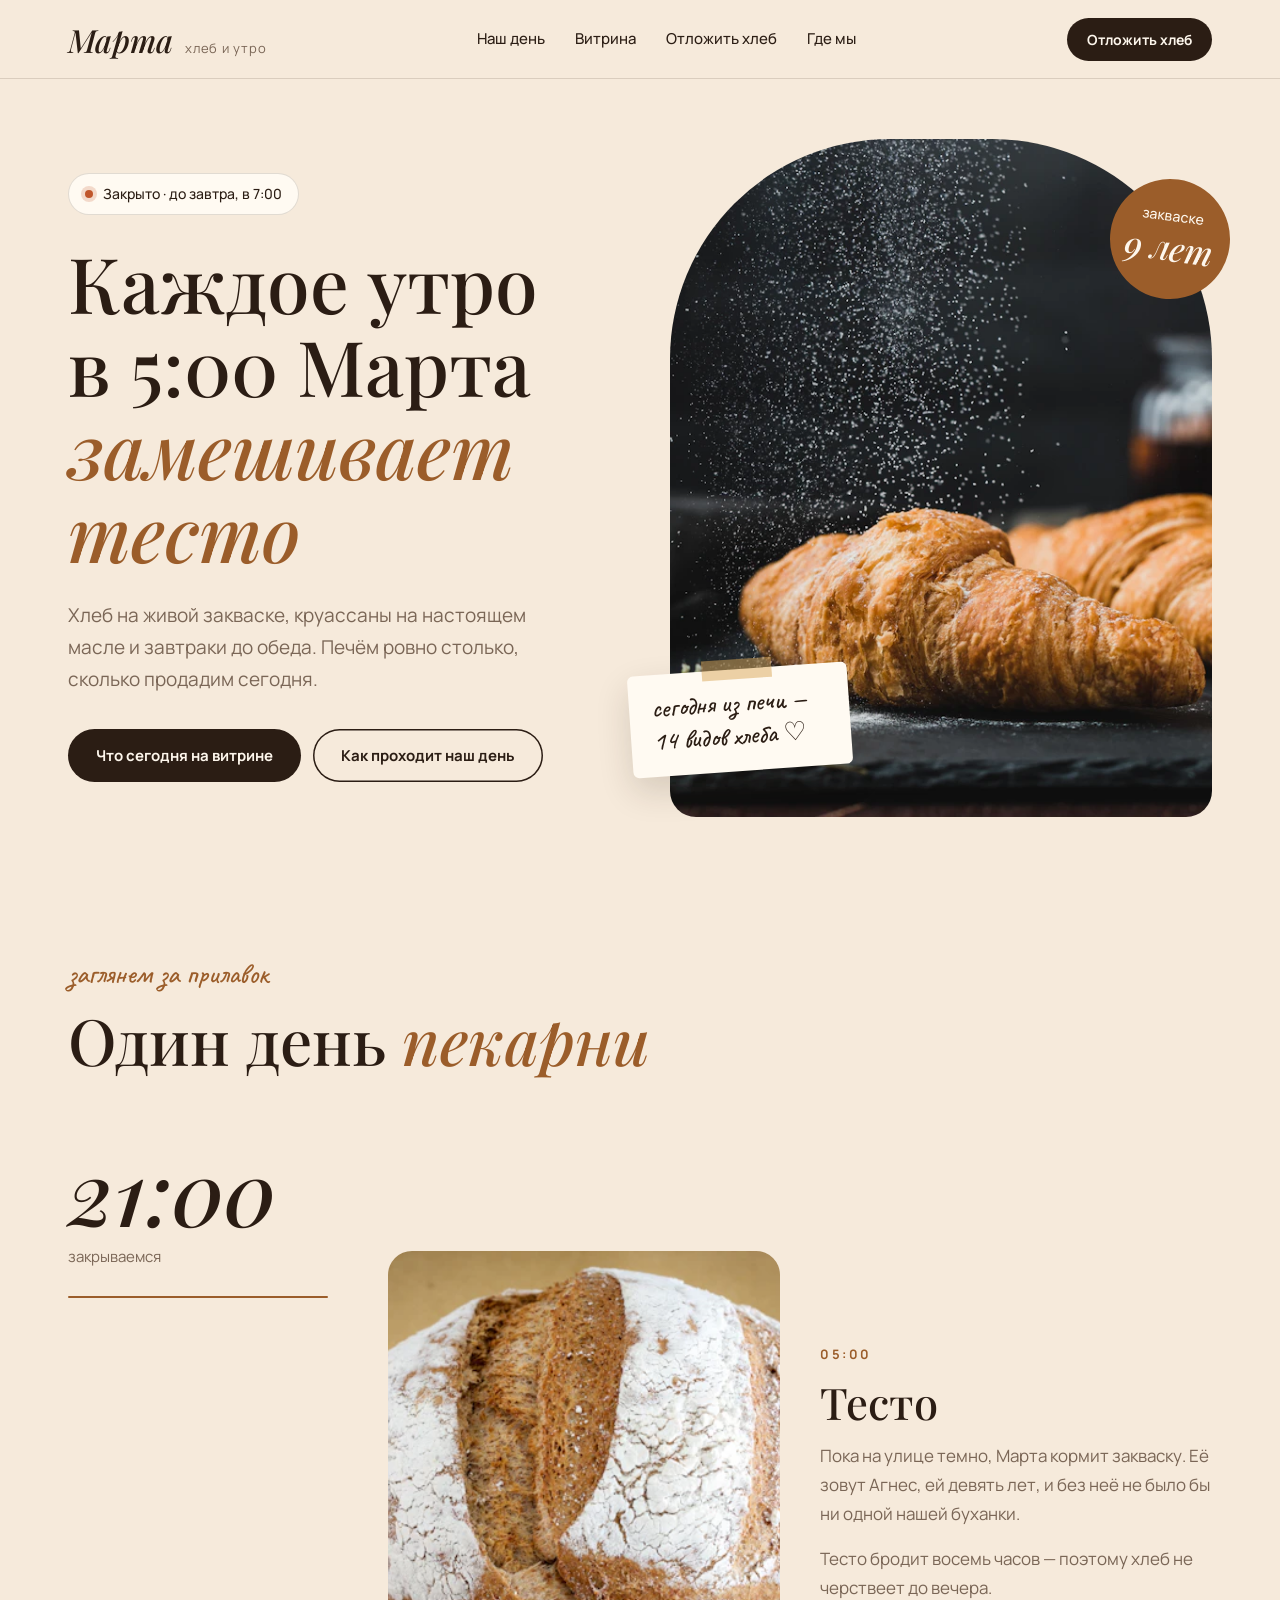
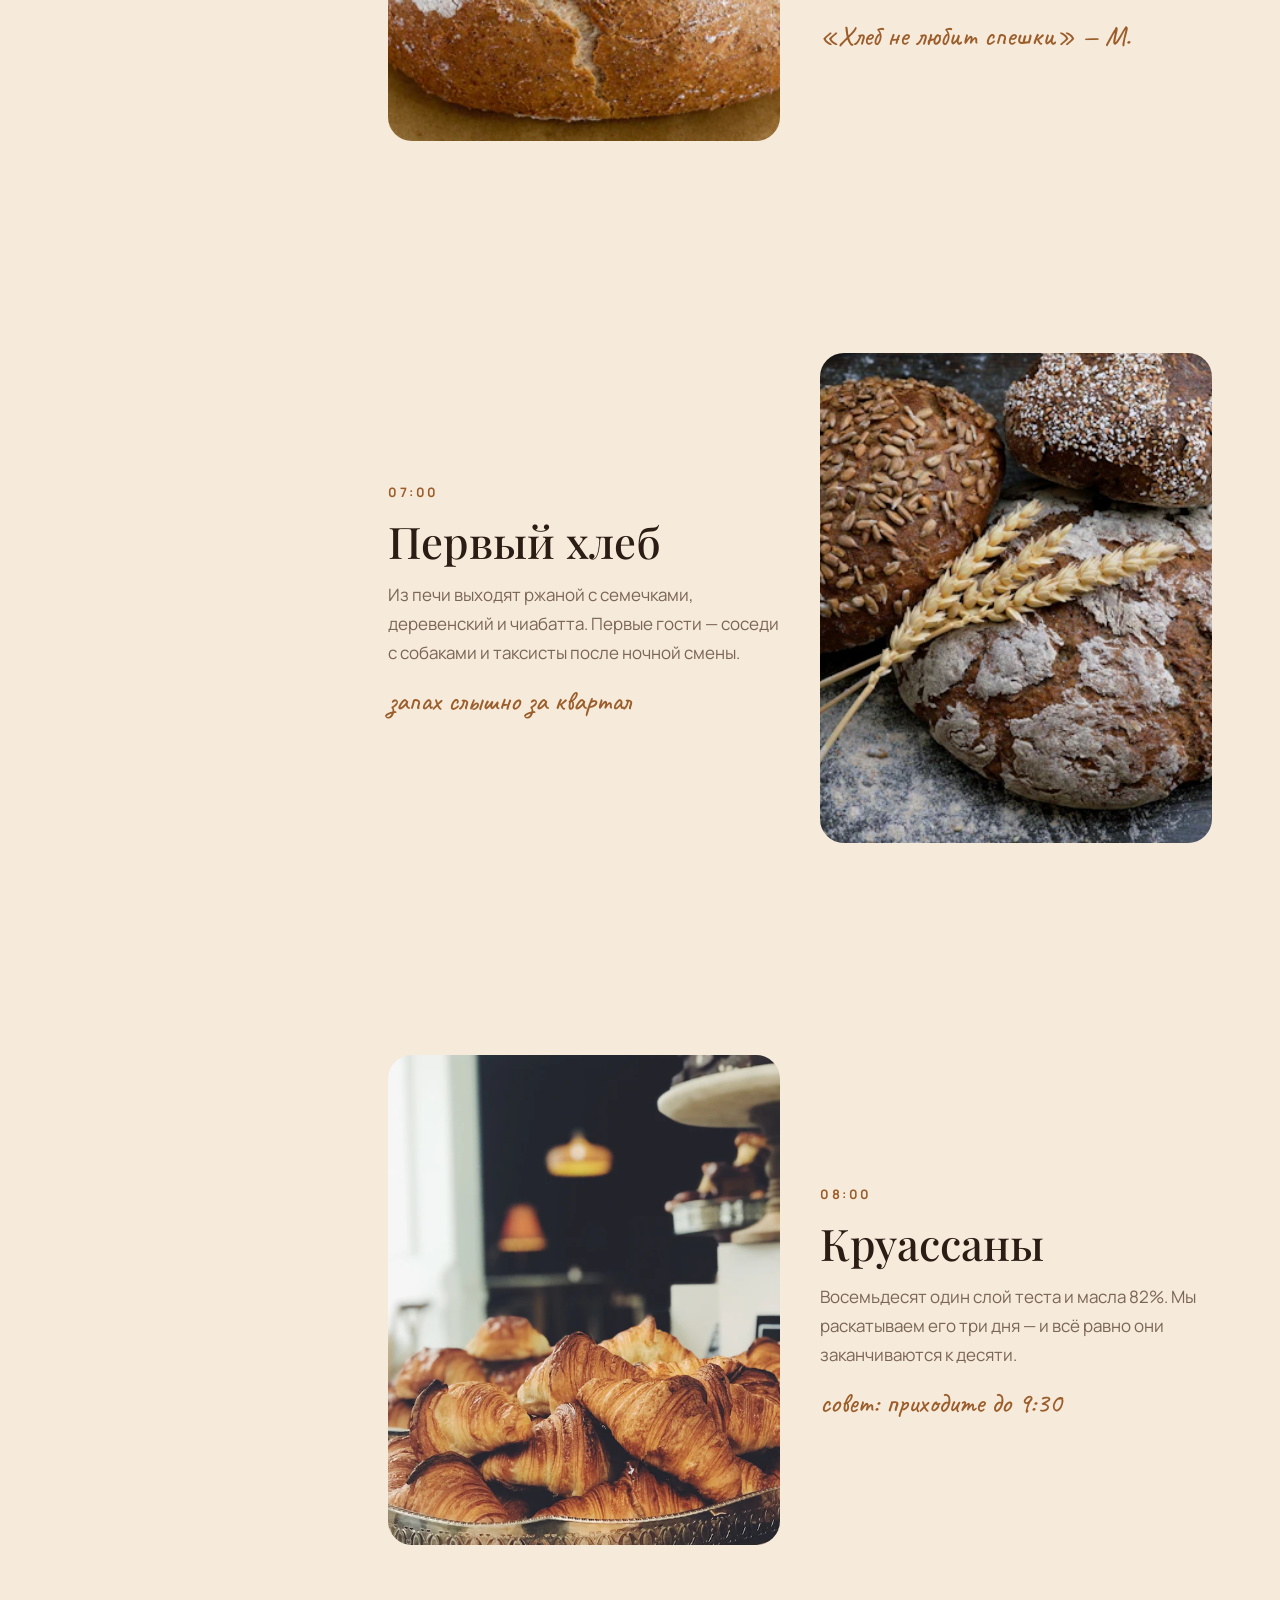
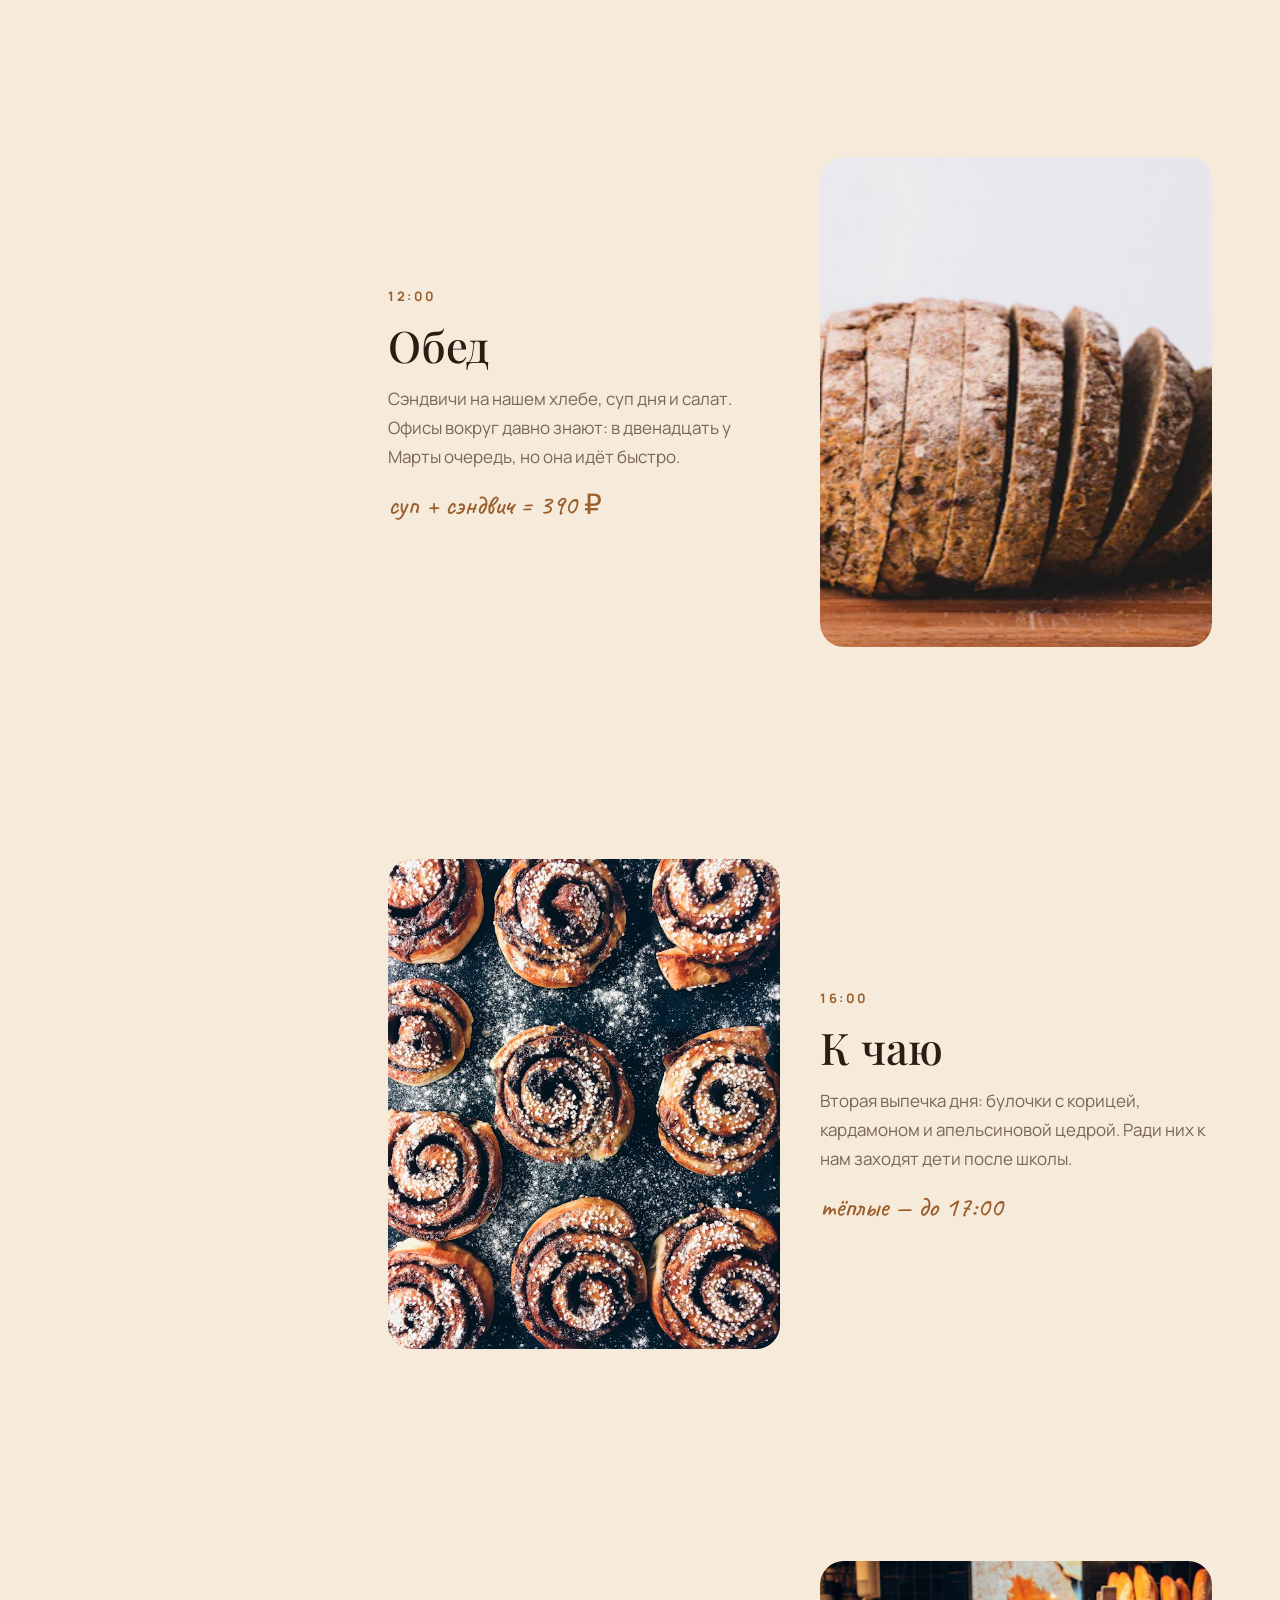
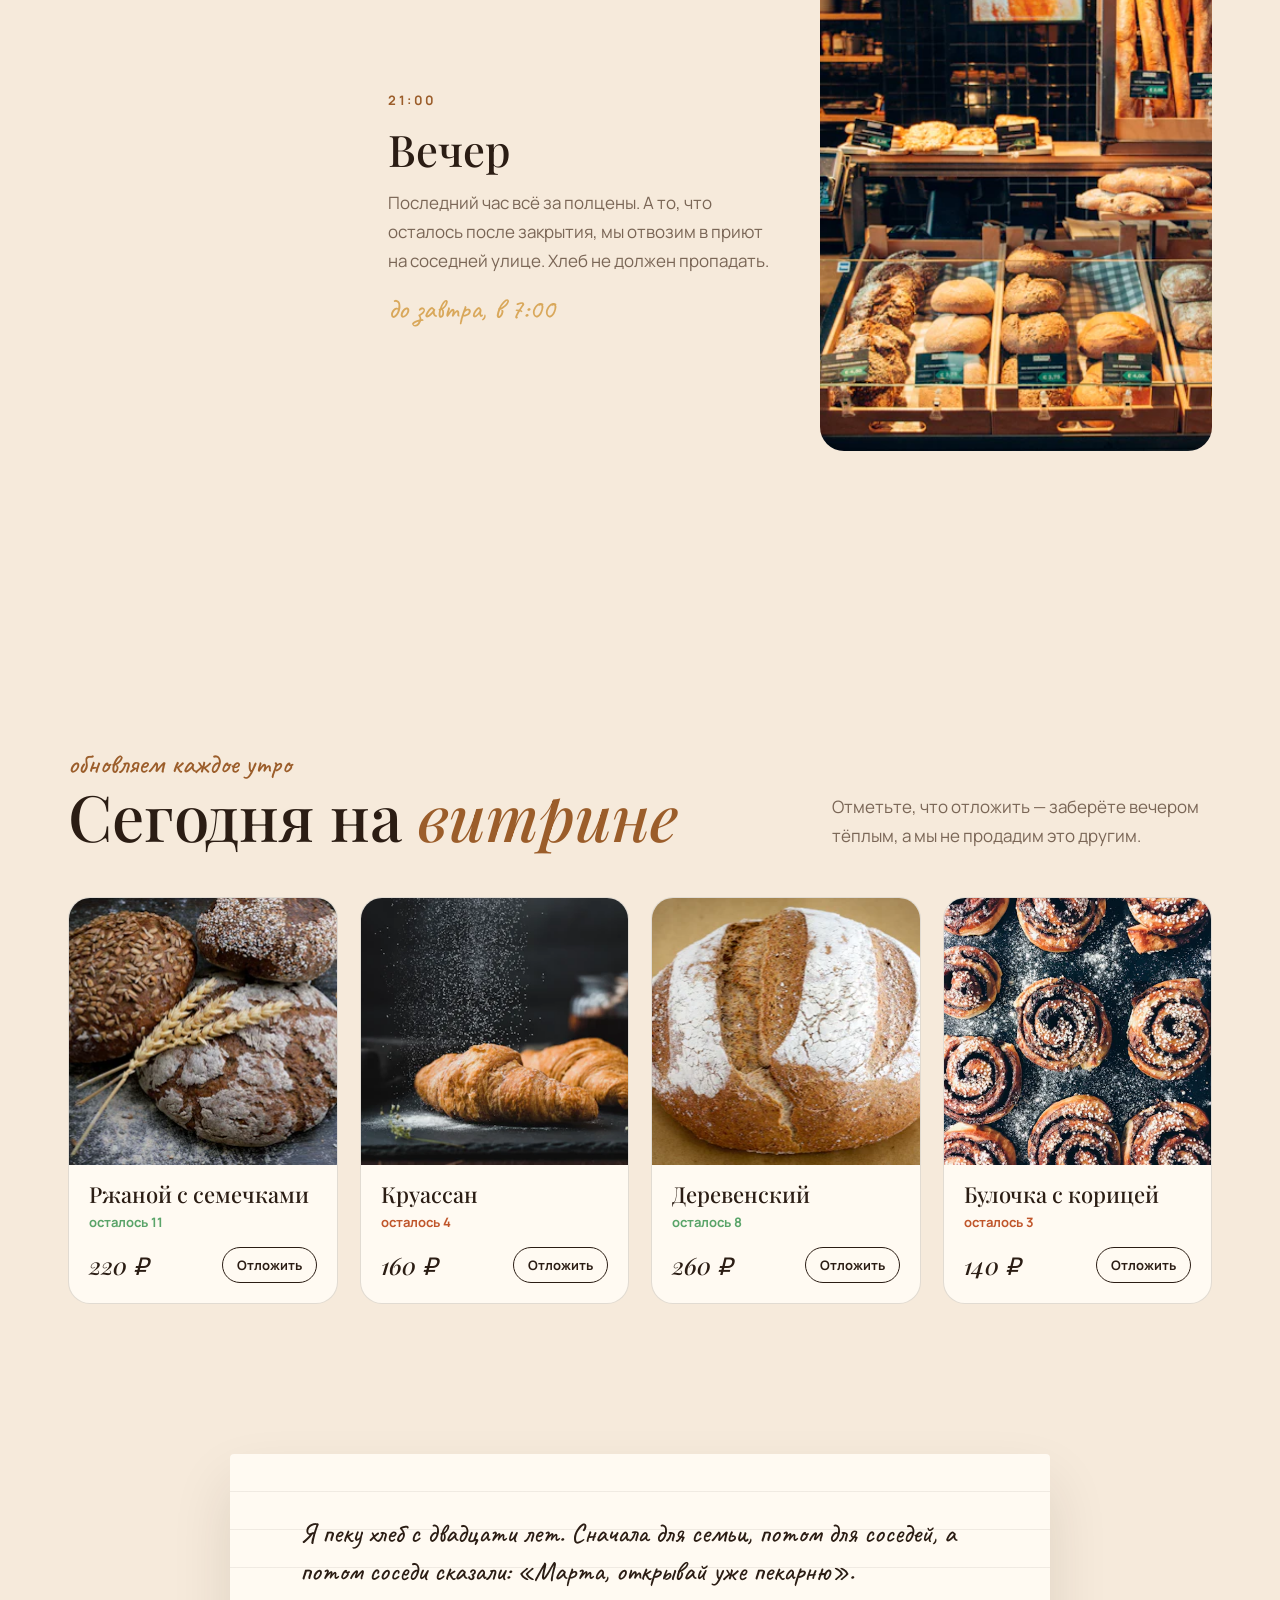
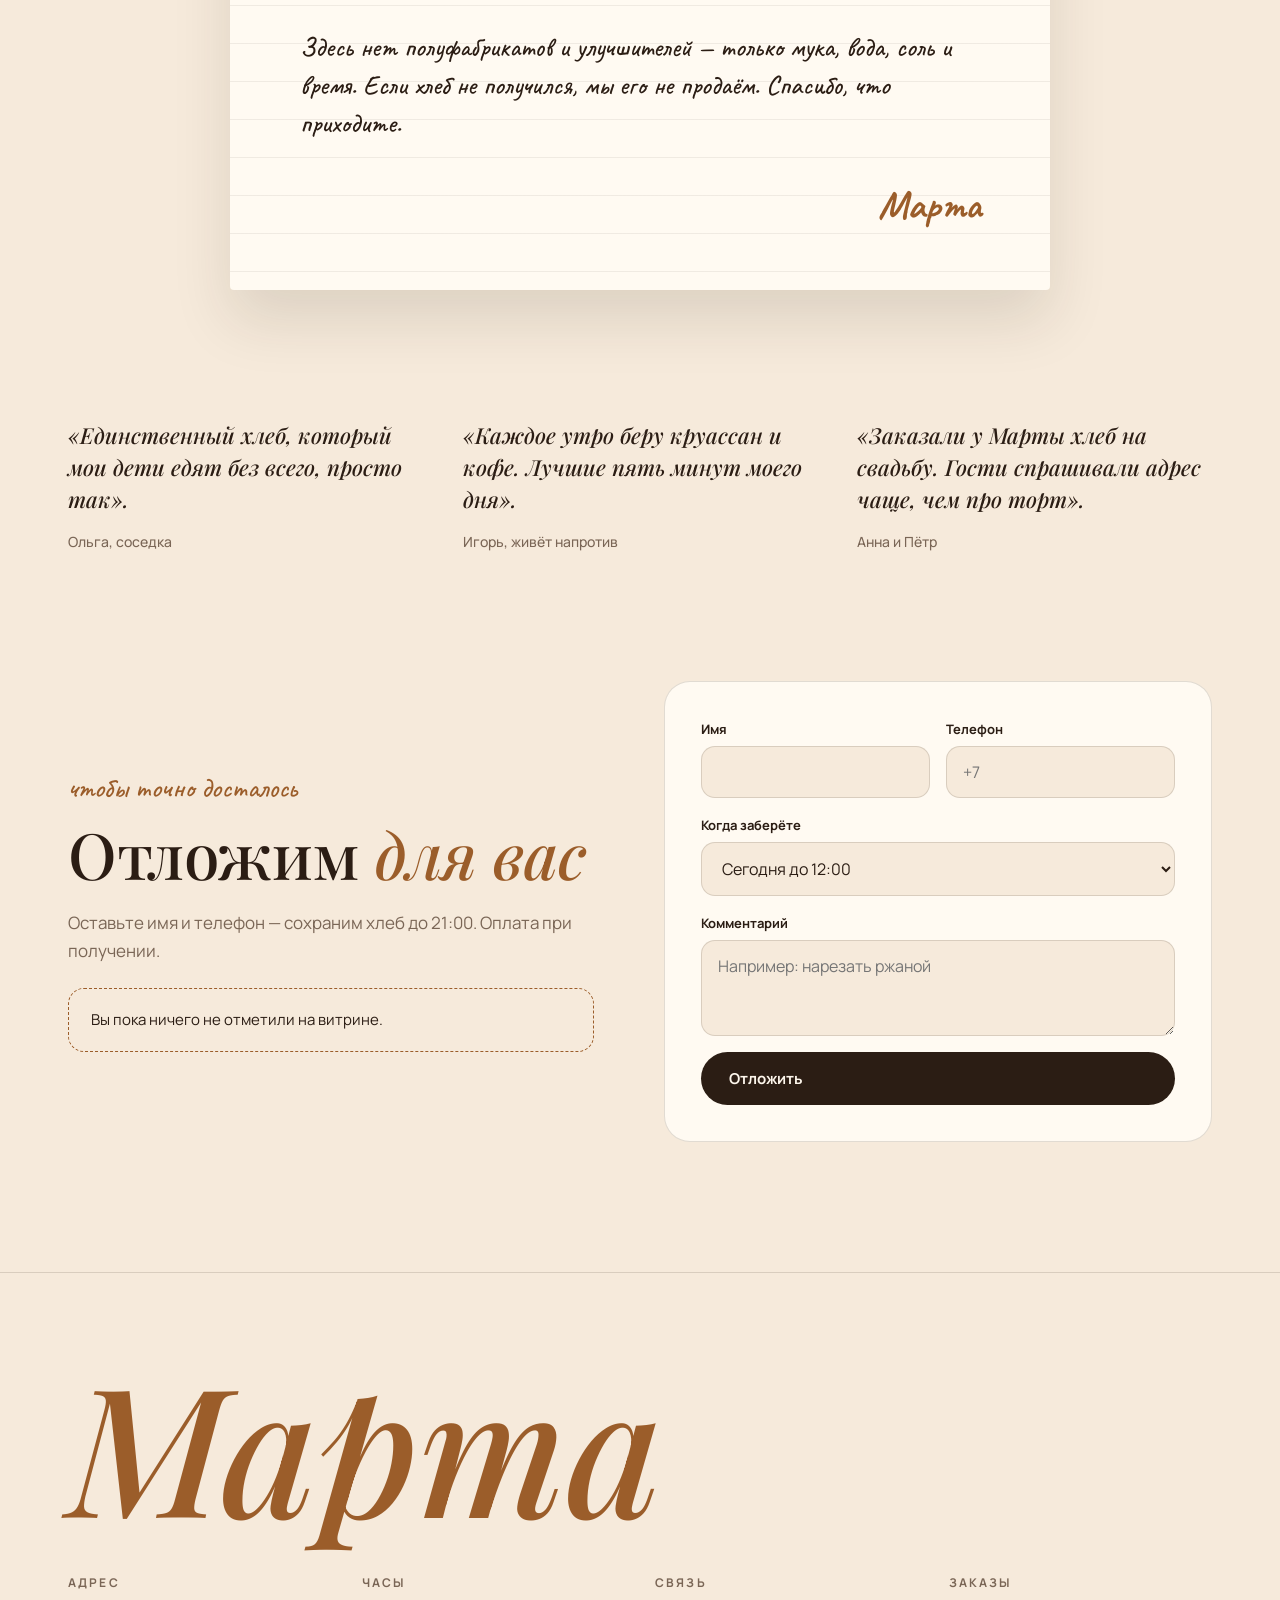
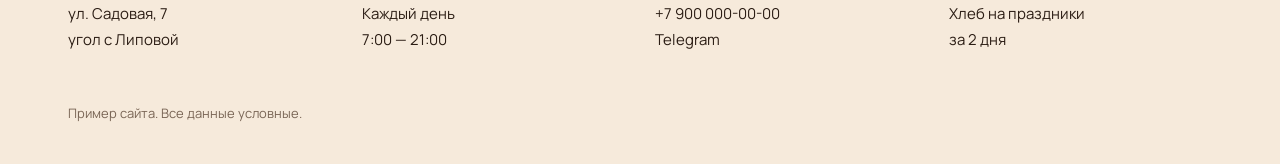
==== pekarnya/index.html @ 93c0da90 "Сайт Марка и три примера" ====
<!doctype html>
<html lang="ru">
<head>
<meta charset="utf-8">
<meta name="viewport" content="width=device-width, initial-scale=1">
<title>Марта — хлеб и утро</title>
<meta name="description" content="Пекарня «Марта»: хлеб на живой закваске, круассаны и завтраки. Каждое утро с 5:00 печём то, что продадим сегодня.">
<meta name="theme-color" content="#f6eadb">
<style>
@font-face {
  font-family: 'Caveat';
  font-style: normal;
  font-weight: 500;
  font-display: swap;
  src: url(fonts/12c256a42c.woff2) format('woff2');
  unicode-range: U+0301, U+0400-045F, U+0490-0491, U+04B0-04B1, U+2116;
}
@font-face {
  font-family: 'Caveat';
  font-style: normal;
  font-weight: 500;
  font-display: swap;
  src: url(fonts/14ecf1bb08.woff2) format('woff2');
  unicode-range: U+0000-00FF, U+0131, U+0152-0153, U+02BB-02BC, U+02C6, U+02DA, U+02DC, U+0304, U+0308, U+0329, U+2000-206F, U+20AC, U+2122, U+2191, U+2193, U+2212, U+2215, U+FEFF, U+FFFD;
}
@font-face {
  font-family: 'Caveat';
  font-style: normal;
  font-weight: 700;
  font-display: swap;
  src: url(fonts/12c256a42c.woff2) format('woff2');
  unicode-range: U+0301, U+0400-045F, U+0490-0491, U+04B0-04B1, U+2116;
}
@font-face {
  font-family: 'Caveat';
  font-style: normal;
  font-weight: 700;
  font-display: swap;
  src: url(fonts/14ecf1bb08.woff2) format('woff2');
  unicode-range: U+0000-00FF, U+0131, U+0152-0153, U+02BB-02BC, U+02C6, U+02DA, U+02DC, U+0304, U+0308, U+0329, U+2000-206F, U+20AC, U+2122, U+2191, U+2193, U+2212, U+2215, U+FEFF, U+FFFD;
}
@font-face {
  font-family: 'Manrope';
  font-style: normal;
  font-weight: 400;
  font-display: swap;
  src: url(fonts/9f286813e9.woff2) format('woff2');
  unicode-range: U+0301, U+0400-045F, U+0490-0491, U+04B0-04B1, U+2116;
}
@font-face {
  font-family: 'Manrope';
  font-style: normal;
  font-weight: 400;
  font-display: swap;
  src: url(fonts/66cfc06567.woff2) format('woff2');
  unicode-range: U+0000-00FF, U+0131, U+0152-0153, U+02BB-02BC, U+02C6, U+02DA, U+02DC, U+0304, U+0308, U+0329, U+2000-206F, U+20AC, U+2122, U+2191, U+2193, U+2212, U+2215, U+FEFF, U+FFFD;
}
@font-face {
  font-family: 'Manrope';
  font-style: normal;
  font-weight: 500;
  font-display: swap;
  src: url(fonts/9f286813e9.woff2) format('woff2');
  unicode-range: U+0301, U+0400-045F, U+0490-0491, U+04B0-04B1, U+2116;
}
@font-face {
  font-family: 'Manrope';
  font-style: normal;
  font-weight: 500;
  font-display: swap;
  src: url(fonts/66cfc06567.woff2) format('woff2');
  unicode-range: U+0000-00FF, U+0131, U+0152-0153, U+02BB-02BC, U+02C6, U+02DA, U+02DC, U+0304, U+0308, U+0329, U+2000-206F, U+20AC, U+2122, U+2191, U+2193, U+2212, U+2215, U+FEFF, U+FFFD;
}
@font-face {
  font-family: 'Manrope';
  font-style: normal;
  font-weight: 700;
  font-display: swap;
  src: url(fonts/9f286813e9.woff2) format('woff2');
  unicode-range: U+0301, U+0400-045F, U+0490-0491, U+04B0-04B1, U+2116;
}
@font-face {
  font-family: 'Manrope';
  font-style: normal;
  font-weight: 700;
  font-display: swap;
  src: url(fonts/66cfc06567.woff2) format('woff2');
  unicode-range: U+0000-00FF, U+0131, U+0152-0153, U+02BB-02BC, U+02C6, U+02DA, U+02DC, U+0304, U+0308, U+0329, U+2000-206F, U+20AC, U+2122, U+2191, U+2193, U+2212, U+2215, U+FEFF, U+FFFD;
}
@font-face {
  font-family: 'Playfair Display';
  font-style: italic;
  font-weight: 500;
  font-display: swap;
  src: url(fonts/7ff9b83f7f.woff2) format('woff2');
  unicode-range: U+0301, U+0400-045F, U+0490-0491, U+04B0-04B1, U+2116;
}
@font-face {
  font-family: 'Playfair Display';
  font-style: italic;
  font-weight: 500;
  font-display: swap;
  src: url(fonts/1a295b18d2.woff2) format('woff2');
  unicode-range: U+0000-00FF, U+0131, U+0152-0153, U+02BB-02BC, U+02C6, U+02DA, U+02DC, U+0304, U+0308, U+0329, U+2000-206F, U+20AC, U+2122, U+2191, U+2193, U+2212, U+2215, U+FEFF, U+FFFD;
}
@font-face {
  font-family: 'Playfair Display';
  font-style: normal;
  font-weight: 500;
  font-display: swap;
  src: url(fonts/71b74c6da9.woff2) format('woff2');
  unicode-range: U+0301, U+0400-045F, U+0490-0491, U+04B0-04B1, U+2116;
}
@font-face {
  font-family: 'Playfair Display';
  font-style: normal;
  font-weight: 500;
  font-display: swap;
  src: url(fonts/4b8474e119.woff2) format('woff2');
  unicode-range: U+0000-00FF, U+0131, U+0152-0153, U+02BB-02BC, U+02C6, U+02DA, U+02DC, U+0304, U+0308, U+0329, U+2000-206F, U+20AC, U+2122, U+2191, U+2193, U+2212, U+2215, U+FEFF, U+FFFD;
}
</style>
<style>
:root{--bg:#f6eadb;--ink:#2b1d14;--mut:#7a6656;--crust:#9b5d2a;--wheat:#d9a85b;--card:#fffaf2;--line:rgba(43,29,20,.14)}
*{box-sizing:border-box}
html{scroll-behavior:smooth}
html,body{overflow-x:clip}
body{margin:0;background:var(--bg);color:var(--ink);font:400 17px/1.7 Manrope,system-ui,sans-serif;-webkit-font-smoothing:antialiased;transition:background-color 1.4s ease,color 1.4s ease}
img{display:block;max-width:100%;height:auto}
a{color:inherit;text-decoration:none}
.w{max-width:1200px;margin:0 auto;padding:0 28px}
h1,h2,h3{font-family:"Playfair Display",Georgia,serif;font-weight:500;line-height:1.08;margin:0}
em{font-style:italic;color:var(--crust)}
.hand{font:500 28px/1.2 Caveat,cursive;color:var(--crust)}
.btn{display:inline-flex;align-items:center;gap:10px;padding:16px 28px;border-radius:999px;background:var(--ink);color:#fdf6ec;font:700 15px Manrope,sans-serif;border:0;cursor:pointer;transition:transform .25s,background .25s}
.btn:hover{transform:translateY(-2px);background:var(--crust)}
.btn.line{background:transparent;color:var(--ink);box-shadow:inset 0 0 0 1.5px var(--ink)}
.btn.line:hover{background:var(--ink);color:#fdf6ec}

header{position:sticky;top:0;z-index:30;background:color-mix(in srgb,var(--bg) 94%,transparent);border-bottom:1px solid var(--line);transition:background-color 1.4s}
.nav{display:flex;align-items:center;justify-content:space-between;height:78px;gap:20px}
.logo{display:flex;align-items:baseline;gap:12px}
.logo b{font:italic 500 32px "Playfair Display",serif}
.logo span{font-size:13px;color:var(--mut);letter-spacing:.06em}
.menu{display:flex;gap:30px;font-weight:500;font-size:15px}
.menu a:hover{color:var(--crust)}
.nav .btn{padding:12px 20px;font-size:14px}
.burger{display:none;background:none;border:0;font-size:26px;cursor:pointer;color:var(--ink)}

/* первый экран */
.hero{padding:60px 0 100px}
.hero .w{display:grid;grid-template-columns:1fr 1fr;gap:60px;align-items:center}
.now{display:inline-flex;align-items:center;gap:10px;padding:8px 16px;border-radius:999px;background:var(--card);border:1px solid var(--line);font-size:14px;font-weight:500}
.now i{width:8px;height:8px;border-radius:50%;background:#5aa469;box-shadow:0 0 0 4px rgba(90,164,105,.2)}
.hero h1{font-size:clamp(46px,6vw,86px);margin:26px 0}
.hero p{font-size:19px;color:var(--mut);max-width:480px;margin:0 0 34px}
.hero .cta{display:flex;gap:12px;flex-wrap:wrap}
.pic{position:relative}
.pic .ph{border-radius:220px 220px 26px 26px;overflow:hidden;aspect-ratio:4/5;background:#e7d3bb}
.pic .ph img{width:100%;height:100%;object-fit:cover}
.note{position:absolute;left:-40px;bottom:46px;background:var(--card);padding:18px 22px;border-radius:6px;box-shadow:0 14px 34px rgba(43,29,20,.16);transform:rotate(-4deg);max-width:220px}
.note:before{content:"";position:absolute;top:-10px;left:50%;width:70px;height:20px;margin-left:-35px;background:rgba(217,168,91,.5)}
.note .hand{font-size:26px;color:var(--ink)}
.temp{position:absolute;right:-18px;top:40px;width:120px;height:120px;border-radius:50%;background:var(--crust);color:#fdf6ec;display:grid;place-items:center;text-align:center;font:500 14px/1.2 Manrope,sans-serif;transform:rotate(8deg)}
.temp b{display:block;font:italic 500 34px "Playfair Display",serif}

/* один день пекарни */
.day{padding:40px 0 60px}
.day .intro{max-width:720px;margin-bottom:70px}
.day .intro h2{font-size:clamp(40px,5vw,72px);margin-top:14px}
.tl{display:grid;grid-template-columns:260px 1fr;gap:60px}
.clock{position:sticky;top:120px;align-self:start}
.clock b{display:block;font:italic 500 clamp(64px,7vw,104px)/1 "Playfair Display",serif;transition:color 1s}
.clock span{display:block;margin-top:10px;color:var(--mut);font-size:15px}
.bar{height:2px;background:var(--line);margin-top:26px;border-radius:2px;overflow:hidden}
.bar i{display:block;height:100%;width:0;background:var(--crust);transition:width .8s ease}
.ch{display:grid;grid-template-columns:1fr 1fr;gap:40px;align-items:center;min-height:78vh;padding:40px 0}
.ch .ph{border-radius:24px;overflow:hidden;aspect-ratio:4/5}
.ch .ph img{width:100%;height:100%;object-fit:cover;transform:scale(1.08);transition:transform 1.6s cubic-bezier(.2,.7,.1,1)}
.ch.on .ph img{transform:none}
.ch .tm{font:700 13px Manrope,sans-serif;letter-spacing:.2em;color:var(--crust)}
.ch h3{font-size:clamp(32px,3.4vw,48px);margin:12px 0 16px}
.ch p{margin:0 0 16px;color:var(--mut)}
.ch .hand{display:block;margin-top:8px}
.ch:nth-child(even) .ph{order:2}

/* витрина */
.vit .head{display:flex;justify-content:space-between;align-items:end;gap:30px;margin-bottom:46px;flex-wrap:wrap}
.vit h2{font-size:clamp(40px,5vw,72px)}
.cards{display:grid;grid-template-columns:repeat(4,1fr);gap:22px}
.c{background:var(--card);border-radius:22px;overflow:hidden;border:1px solid var(--line);display:flex;flex-direction:column;transition:transform .3s}
.c:hover{transform:translateY(-4px)}
.c img{aspect-ratio:1;object-fit:cover;width:100%}
.c .bd{padding:18px 20px 20px;display:flex;flex-direction:column;flex:1}
.c h3{font-size:22px;margin-bottom:4px}
.c .left{font-size:13px;color:#5aa469;font-weight:700;margin-bottom:14px}
.c .left.few{color:#c0562b}
.c .row{display:flex;justify-content:space-between;align-items:center;margin-top:auto}
.c .pr{font:italic 500 24px "Playfair Display",serif}
.c button{border:1.5px solid var(--ink);background:transparent;border-radius:999px;padding:8px 14px;font:700 13px Manrope,sans-serif;cursor:pointer;color:var(--ink);transition:background .2s,color .2s}
.c button.on{background:var(--ink);color:#fdf6ec}

/* письмо */
.letter{background:var(--card);border-radius:4px;max-width:820px;margin:0 auto;padding:60px 70px;box-shadow:0 30px 60px rgba(43,29,20,.12);transform:rotate(-.6deg);background-image:repeating-linear-gradient(transparent 0 37px,rgba(43,29,20,.07) 37px 38px)}
.letter p{font:500 27px/38px Caveat,cursive;margin:0 0 38px;color:var(--ink)}
.letter .sig{font:700 40px Caveat,cursive;color:var(--crust);text-align:right}

/* отзывы */
.revs{display:grid;grid-template-columns:repeat(3,1fr);gap:40px}
.revs blockquote{margin:0;font:italic 500 22px/1.45 "Playfair Display",serif}
.revs cite{display:block;margin-top:16px;font:500 14px Manrope,sans-serif;color:var(--mut);font-style:normal}

/* отложить хлеб */
.res .w{display:grid;grid-template-columns:1fr 1fr;gap:70px;align-items:center}
.res h2{font-size:clamp(40px,5vw,70px);margin:14px 0 20px}
.res .chosen{margin-top:22px;padding:18px 22px;border-radius:16px;border:1px dashed var(--crust);font-size:15px}
form{background:var(--card);border-radius:26px;padding:36px;border:1px solid var(--line);display:grid;gap:16px}
label{display:grid;gap:6px;font-weight:700;font-size:13px}
input,select,textarea{font:16px Manrope,sans-serif;padding:14px 16px;border-radius:14px;border:1px solid var(--line);background:var(--bg);color:var(--ink);outline:none}
input:focus,select:focus,textarea:focus{border-color:var(--crust)}
.two{display:grid;grid-template-columns:1fr 1fr;gap:16px}
.ok{display:none;padding:18px;border-radius:14px;background:#e6f0e2;font-weight:700;color:#2b1d14}

footer{padding:90px 0 40px;border-top:1px solid var(--line)}
footer .big{font:italic 500 clamp(70px,14vw,200px)/.9 "Playfair Display",serif;color:var(--crust)}
footer .cols{display:grid;grid-template-columns:repeat(4,1fr);gap:30px;margin-top:50px}
footer h4{font:700 12px Manrope,sans-serif;letter-spacing:.18em;text-transform:uppercase;margin:0 0 10px;color:var(--mut)}
footer p{margin:0;font-size:15px}
.copy{margin-top:50px;font-size:13px;color:var(--mut)}

section{padding:130px 0}
.rv{opacity:0;transform:translateY(26px);transition:opacity 1s ease,transform 1s cubic-bezier(.2,.7,.1,1)}
.rv.on{opacity:1;transform:none}
@media (prefers-reduced-motion:reduce){*{transition:none!important;animation:none!important}.rv{opacity:1;transform:none}.ch .ph img{transform:none}}

@media (max-width:980px){
  .menu{display:none}.burger{display:block}
  .menu.open{display:flex;flex-direction:column;gap:0;position:absolute;top:78px;left:0;right:0;background:var(--bg);border-bottom:1px solid var(--line)}
  .menu.open a{padding:16px 28px;border-top:1px solid var(--line)}
  .hero .w,.res .w{grid-template-columns:1fr}
  .pic{max-width:480px;margin:0 auto}.note{left:-6px}.temp{right:-4px}
  .tl{grid-template-columns:1fr;gap:0}
  .clock{top:78px;z-index:5;background:color-mix(in srgb,var(--bg) 96%,transparent);padding:12px 0;display:flex;align-items:baseline;gap:16px;border-bottom:1px solid var(--line);transition:background-color 1.4s}
  .clock b{font-size:44px}.clock span{margin:0}.bar{display:none}
  .ch,.ch:nth-child(even){grid-template-columns:1fr;min-height:0;gap:24px;padding:50px 0}
  .ch:nth-child(even) .ph{order:0}
  .ch .ph{aspect-ratio:4/3}
  .cards{grid-template-columns:1fr 1fr}
  .revs{grid-template-columns:1fr;gap:34px}
  .letter{padding:40px 30px}.letter p{font-size:24px}
  footer .cols{grid-template-columns:1fr 1fr}
  section{padding:90px 0}
}
@media (max-width:600px){
  .w{padding:0 18px}
  .nav .btn{display:none}
  .logo span{display:none}
  .cards{grid-template-columns:1fr 1fr;gap:12px}.c .bd{padding:14px}.c h3{font-size:18px}.c button{padding:7px 10px;font-size:12px}
  .two{grid-template-columns:1fr}
  form{padding:24px}
  footer .cols{grid-template-columns:1fr}
}
</style>
</head>
<body>
<header>
  <div class="w nav">
    <a class="logo" href="#"><b>Марта</b><span>хлеб и утро</span></a>
    <nav class="menu"><a href="#den">Наш день</a><a href="#vitrina">Витрина</a><a href="#otlozhit">Отложить хлеб</a><a href="#kontakty">Где мы</a></nav>
    <a class="btn" href="#otlozhit">Отложить хлеб</a>
    <button class="burger" aria-label="Меню" onclick="document.querySelector('.menu').classList.toggle('open')">≡</button>
  </div>
</header>

<main>
<section class="hero">
  <div class="w">
    <div>
      <span class="now rv"><i></i><span id="now">Открыто с 7:00 до 21:00</span></span>
      <h1 class="rv">Каждое утро в&nbsp;5:00 Марта <em>замешивает тесто</em></h1>
      <p class="rv">Хлеб на живой закваске, круассаны на настоящем масле и завтраки до обеда. Печём ровно столько, сколько продадим сегодня.</p>
      <div class="cta rv"><a class="btn" href="#vitrina">Что сегодня на витрине</a><a class="btn line" href="#den">Как проходит наш день</a></div>
    </div>
    <div class="pic rv">
      <div class="ph"><img src="img/photo-1555507036-ab1f4038808a_900.webp" srcset="img/photo-1555507036-ab1f4038808a_560.webp 560w, img/photo-1555507036-ab1f4038808a_900.webp 900w" sizes="(max-width:980px) 90vw, 45vw" width="900" height="1125" alt="Круассаны в муке" fetchpriority="high"></div>
      <div class="note"><span class="hand">сегодня из печи — 14 видов хлеба ♡</span></div>
      <div class="temp"><span>закваске<b>9 лет</b></span></div>
    </div>
  </div>
</section>

<section class="day" id="den">
  <div class="w">
    <div class="intro"><span class="hand rv">заглянем за прилавок</span><h2 class="rv">Один день <em>пекарни</em></h2></div>
    <div class="tl">
      <div class="clock"><b id="chas">05:00</b><span id="podp">город ещё спит</span><div class="bar"><i id="bar"></i></div></div>
      <div id="glavy">
        <article class="ch" data-t="05:00" data-s="город ещё спит" data-bg="#e8e4dd" data-ink="#2b1d14">
          <div class="ph"><img loading="lazy" decoding="async" width="600" height="750" src="img/photo-1586444248902-2f64eddc13df_600.webp" alt="Хлеб на закваске"></div>
          <div class="rv"><span class="tm">05:00</span><h3>Тесто</h3><p>Пока на улице темно, Марта кормит закваску. Её зовут Агнес, ей девять лет, и без неё не было бы ни одной нашей буханки.</p><p>Тесто бродит восемь часов — поэтому хлеб не черствеет до вечера.</p><span class="hand">«Хлеб не любит спешки» — М.</span></div>
        </article>
        <article class="ch" data-t="07:00" data-s="открываем двери" data-bg="#f3e6d5" data-ink="#2b1d14">
          <div class="ph"><img loading="lazy" decoding="async" width="600" height="750" src="img/photo-1509440159596-0249088772ff_600.webp" alt="Первый хлеб"></div>
          <div class="rv"><span class="tm">07:00</span><h3>Первый хлеб</h3><p>Из печи выходят ржаной с семечками, деревенский и чиабатта. Первые гости — соседи с собаками и таксисты после ночной смены.</p><span class="hand">запах слышно за квартал</span></div>
        </article>
        <article class="ch" data-t="08:00" data-s="время завтраков" data-bg="#f8e4c4" data-ink="#2b1d14">
          <div class="ph"><img loading="lazy" decoding="async" width="600" height="750" src="img/photo-1530610476181-d83430b64dcd_600.webp" alt="Круассаны"></div>
          <div class="rv"><span class="tm">08:00</span><h3>Круассаны</h3><p>Восемьдесят один слой теста и масла 82%. Мы раскатываем его три дня — и всё равно они заканчиваются к десяти.</p><span class="hand">совет: приходите до 9:30</span></div>
        </article>
        <article class="ch" data-t="12:00" data-s="обеденный перерыв" data-bg="#faf1e3" data-ink="#2b1d14">
          <div class="ph"><img loading="lazy" decoding="async" width="600" height="750" src="img/photo-1549931319-a545dcf3bc73_600.webp" alt="Нарезанный хлеб"></div>
          <div class="rv"><span class="tm">12:00</span><h3>Обед</h3><p>Сэндвичи на нашем хлебе, суп дня и салат. Офисы вокруг давно знают: в двенадцать у Марты очередь, но она идёт быстро.</p><span class="hand">суп + сэндвич = 390 ₽</span></div>
        </article>
        <article class="ch" data-t="16:00" data-s="время чая" data-bg="#f2d9bf" data-ink="#2b1d14">
          <div class="ph"><img loading="lazy" decoding="async" width="600" height="750" src="img/photo-1509365465985-25d11c17e812_600.webp" alt="Булочки с корицей"></div>
          <div class="rv"><span class="tm">16:00</span><h3>К чаю</h3><p>Вторая выпечка дня: булочки с корицей, кардамоном и апельсиновой цедрой. Ради них к нам заходят дети после школы.</p><span class="hand">тёплые — до 17:00</span></div>
        </article>
        <article class="ch" data-t="21:00" data-s="закрываемся" data-bg="#2c231d" data-ink="#f3e7d6">
          <div class="ph"><img loading="lazy" decoding="async" width="600" height="750" src="img/photo-1517433670267-08bbd4be890f_600.webp" alt="Вечерняя витрина"></div>
          <div class="rv"><span class="tm">21:00</span><h3>Вечер</h3><p>Последний час всё за полцены. А то, что осталось после закрытия, мы отвозим в приют на соседней улице. Хлеб не должен пропадать.</p><span class="hand" style="color:#d9a85b">до завтра, в 7:00</span></div>
        </article>
      </div>
    </div>
  </div>
</section>

<section class="vit" id="vitrina">
  <div class="w">
    <div class="head"><div><span class="hand rv">обновляем каждое утро</span><h2 class="rv">Сегодня на <em>витрине</em></h2></div><p class="rv" style="max-width:380px;color:var(--mut);margin:0">Отметьте, что отложить — заберёте вечером тёплым, а мы не продадим это другим.</p></div>
    <div class="cards">
      <div class="c rv"><img loading="lazy" decoding="async" width="400" height="400" src="img/photo-1509440159596-0249088772ff_400.webp" alt=""><div class="bd"><h3>Ржаной с семечками</h3><span class="left">осталось 11</span><div class="row"><span class="pr">220 ₽</span><button>Отложить</button></div></div></div>
      <div class="c rv"><img loading="lazy" decoding="async" width="400" height="400" src="img/photo-1555507036-ab1f4038808a_400.webp" alt=""><div class="bd"><h3>Круассан</h3><span class="left few">осталось 4</span><div class="row"><span class="pr">160 ₽</span><button>Отложить</button></div></div></div>
      <div class="c rv"><img loading="lazy" decoding="async" width="400" height="400" src="img/photo-1586444248902-2f64eddc13df_400.webp" alt=""><div class="bd"><h3>Деревенский</h3><span class="left">осталось 8</span><div class="row"><span class="pr">260 ₽</span><button>Отложить</button></div></div></div>
      <div class="c rv"><img loading="lazy" decoding="async" width="400" height="400" src="img/photo-1509365465985-25d11c17e812_400.webp" alt=""><div class="bd"><h3>Булочка с корицей</h3><span class="left few">осталось 3</span><div class="row"><span class="pr">140 ₽</span><button>Отложить</button></div></div></div>
    </div>
  </div>
</section>

<section style="padding-top:20px">
  <div class="w">
    <div class="letter rv">
      <p>Я пеку хлеб с двадцати лет. Сначала для семьи, потом для соседей, а потом соседи сказали: «Марта, открывай уже пекарню».</p>
      <p>Здесь нет полуфабрикатов и улучшителей — только мука, вода, соль и время. Если хлеб не получился, мы его не продаём. Спасибо, что приходите.</p>
      <div class="sig">Марта</div>
    </div>
  </div>
</section>

<section style="padding-top:0">
  <div class="w">
    <div class="revs">
      <div class="rv"><blockquote>«Единственный хлеб, который мои дети едят без всего, просто так».</blockquote><cite>Ольга, соседка</cite></div>
      <div class="rv"><blockquote>«Каждое утро беру круассан и кофе. Лучшие пять минут моего дня».</blockquote><cite>Игорь, живёт напротив</cite></div>
      <div class="rv"><blockquote>«Заказали у Марты хлеб на свадьбу. Гости спрашивали адрес чаще, чем про торт».</blockquote><cite>Анна и Пётр</cite></div>
    </div>
  </div>
</section>

<section class="res" id="otlozhit" style="padding-top:0">
  <div class="w">
    <div>
      <span class="hand rv">чтобы точно досталось</span>
      <h2 class="rv">Отложим <em>для вас</em></h2>
      <p class="rv" style="color:var(--mut)">Оставьте имя и телефон — сохраним хлеб до 21:00. Оплата при получении.</p>
      <div class="chosen rv" id="vybor">Вы пока ничего не отметили на витрине.</div>
    </div>
    <form class="rv" onsubmit="event.preventDefault();this.querySelector('.ok').style.display='block';this.querySelector('.btn').style.display='none'">
      <div class="two"><label>Имя<input required autocomplete="name"></label><label>Телефон<input required type="tel" autocomplete="tel" placeholder="+7"></label></div>
      <label>Когда заберёте<select><option>Сегодня до 12:00</option><option>Сегодня 12:00–17:00</option><option>Сегодня 17:00–21:00</option><option>Завтра утром</option></select></label>
      <label>Комментарий<textarea rows="3" id="kom" placeholder="Например: нарезать ржаной"></textarea></label>
      <button class="btn">Отложить</button>
      <div class="ok">Отложили! Пришлём сообщение, когда всё будет готово.</div>
    </form>
  </div>
</section>
</main>

<footer id="kontakty">
  <div class="w">
    <div class="big">Марта</div>
    <div class="cols">
      <div><h4>Адрес</h4><p>ул. Садовая, 7<br>угол с Липовой</p></div>
      <div><h4>Часы</h4><p>Каждый день<br>7:00 — 21:00</p></div>
      <div><h4>Связь</h4><p><a href="tel:+79000000000">+7 900 000-00-00</a><br>Telegram</p></div>
      <div><h4>Заказы</h4><p>Хлеб на праздники<br>за 2 дня</p></div>
    </div>
    <div class="copy">Пример сайта. Все данные условные.</div>
  </div>
</footer>

<script>
(()=>{
const io=new IntersectionObserver(es=>es.forEach(e=>{if(e.isIntersecting){e.target.classList.add('on');io.unobserve(e.target)}}),{rootMargin:'0px 0px -10% 0px'});
document.querySelectorAll('.rv').forEach(el=>io.observe(el));
// «сейчас в пекарне» по часам посетителя
const h=new Date().getHours(),now=document.getElementById('now');
if(h<7||h>=21)now.previousElementSibling.style.cssText='background:#c0562b;box-shadow:0 0 0 4px rgba(192,86,43,.2)';
now.textContent=h<5?'Закрыто · Марта скоро замесит тесто':h<7?'Закрыто · хлеб уже в печи, откроемся в 7:00':h<10?'Открыто · тёплые круассаны на витрине':h<16?'Открыто · свежий хлеб и сэндвичи':h<21?'Открыто · булочки к чаю, до закрытия '+(21-h)+' ч':'Закрыто · до завтра, в 7:00';
// день пекарни: часы, подпись и цвет страницы меняются вместе с главой
const glavy=[...document.querySelectorAll('.ch')],chas=document.getElementById('chas'),podp=document.getElementById('podp'),bar=document.getElementById('bar'),root=document.documentElement;
const io2=new IntersectionObserver(es=>es.forEach(e=>{if(!e.isIntersecting)return;const g=e.target;g.classList.add('on');
  chas.textContent=g.dataset.t;podp.textContent=g.dataset.s;bar.style.width=(glavy.indexOf(g)+1)/glavy.length*100+'%';
  root.style.setProperty('--bg',g.dataset.bg);root.style.setProperty('--ink',g.dataset.ink);
  root.style.setProperty('--mut',g.dataset.ink==='#2b1d14'?'#7a6656':'#c2b2a1');root.style.setProperty('--line',g.dataset.ink==='#2b1d14'?'rgba(43,29,20,.14)':'rgba(243,231,214,.16)')}),{rootMargin:'-45% 0px -45% 0px'});
glavy.forEach(g=>io2.observe(g));
// после дня — снова утренний цвет
const vit=document.getElementById('vitrina');
new IntersectionObserver(([e])=>{if(e.isIntersecting){root.style.setProperty('--bg','#f6eadb');root.style.setProperty('--ink','#2b1d14');root.style.setProperty('--mut','#7a6656');root.style.setProperty('--line','rgba(43,29,20,.14)')}},{rootMargin:'-30% 0px -60% 0px'}).observe(vit);
new IntersectionObserver(([e])=>{if(e.isIntersecting){root.style.setProperty('--bg','#f6eadb');root.style.setProperty('--ink','#2b1d14')}},{rootMargin:'-40% 0px -50% 0px'}).observe(document.querySelector('.hero'));
// витрина: что отложить
const vybor=document.getElementById('vybor'),kom=document.getElementById('kom');
document.querySelectorAll('.c button').forEach(b=>b.onclick=()=>{b.classList.toggle('on');b.textContent=b.classList.contains('on')?'✓ Отложено':'Отложить';
  const sp=[...document.querySelectorAll('.c button.on')].map(x=>x.closest('.c').querySelector('h3').textContent);
  vybor.textContent=sp.length?'Отложим: '+sp.join(', '):'Вы пока ничего не отметили на витрине.';kom.value=sp.length?'Отложить: '+sp.join(', '):''});
document.querySelectorAll('.menu a').forEach(a=>a.onclick=()=>document.querySelector('.menu').classList.remove('open'));
})();
</script>
</body>
</html>
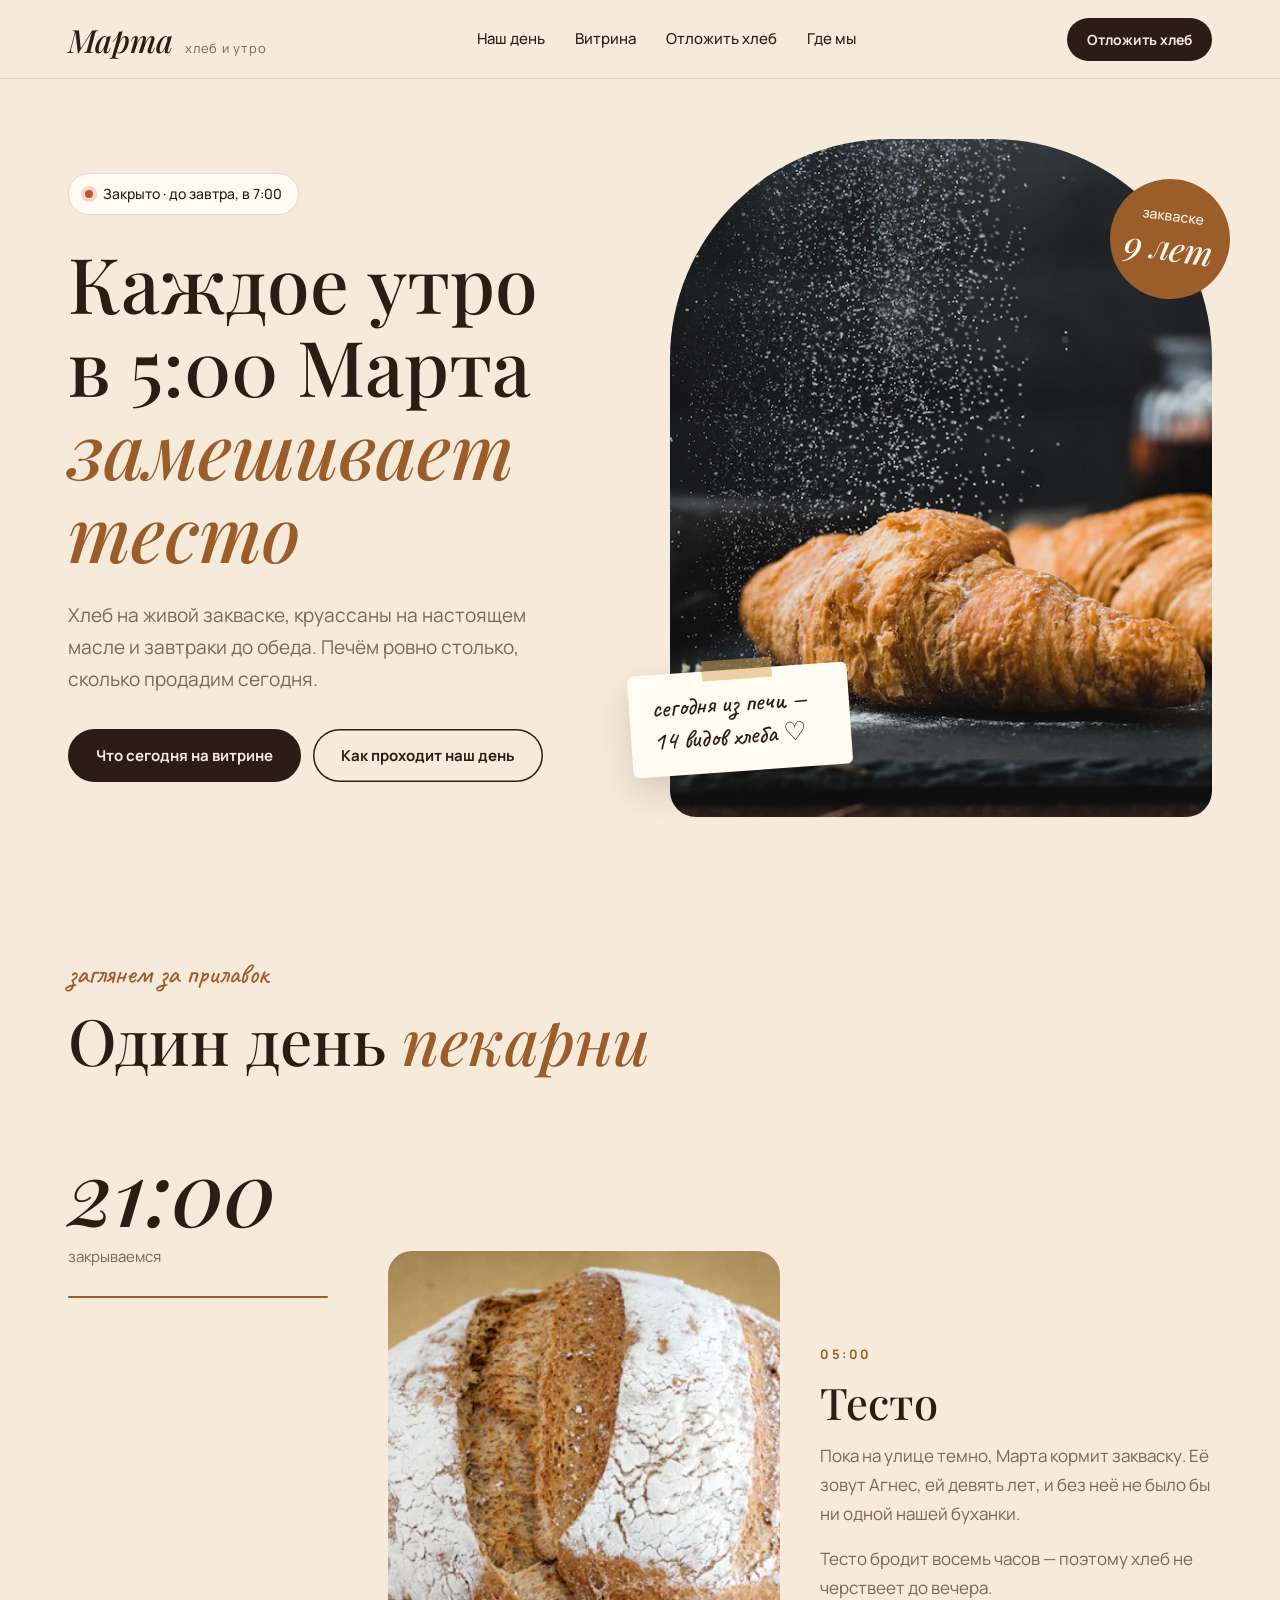
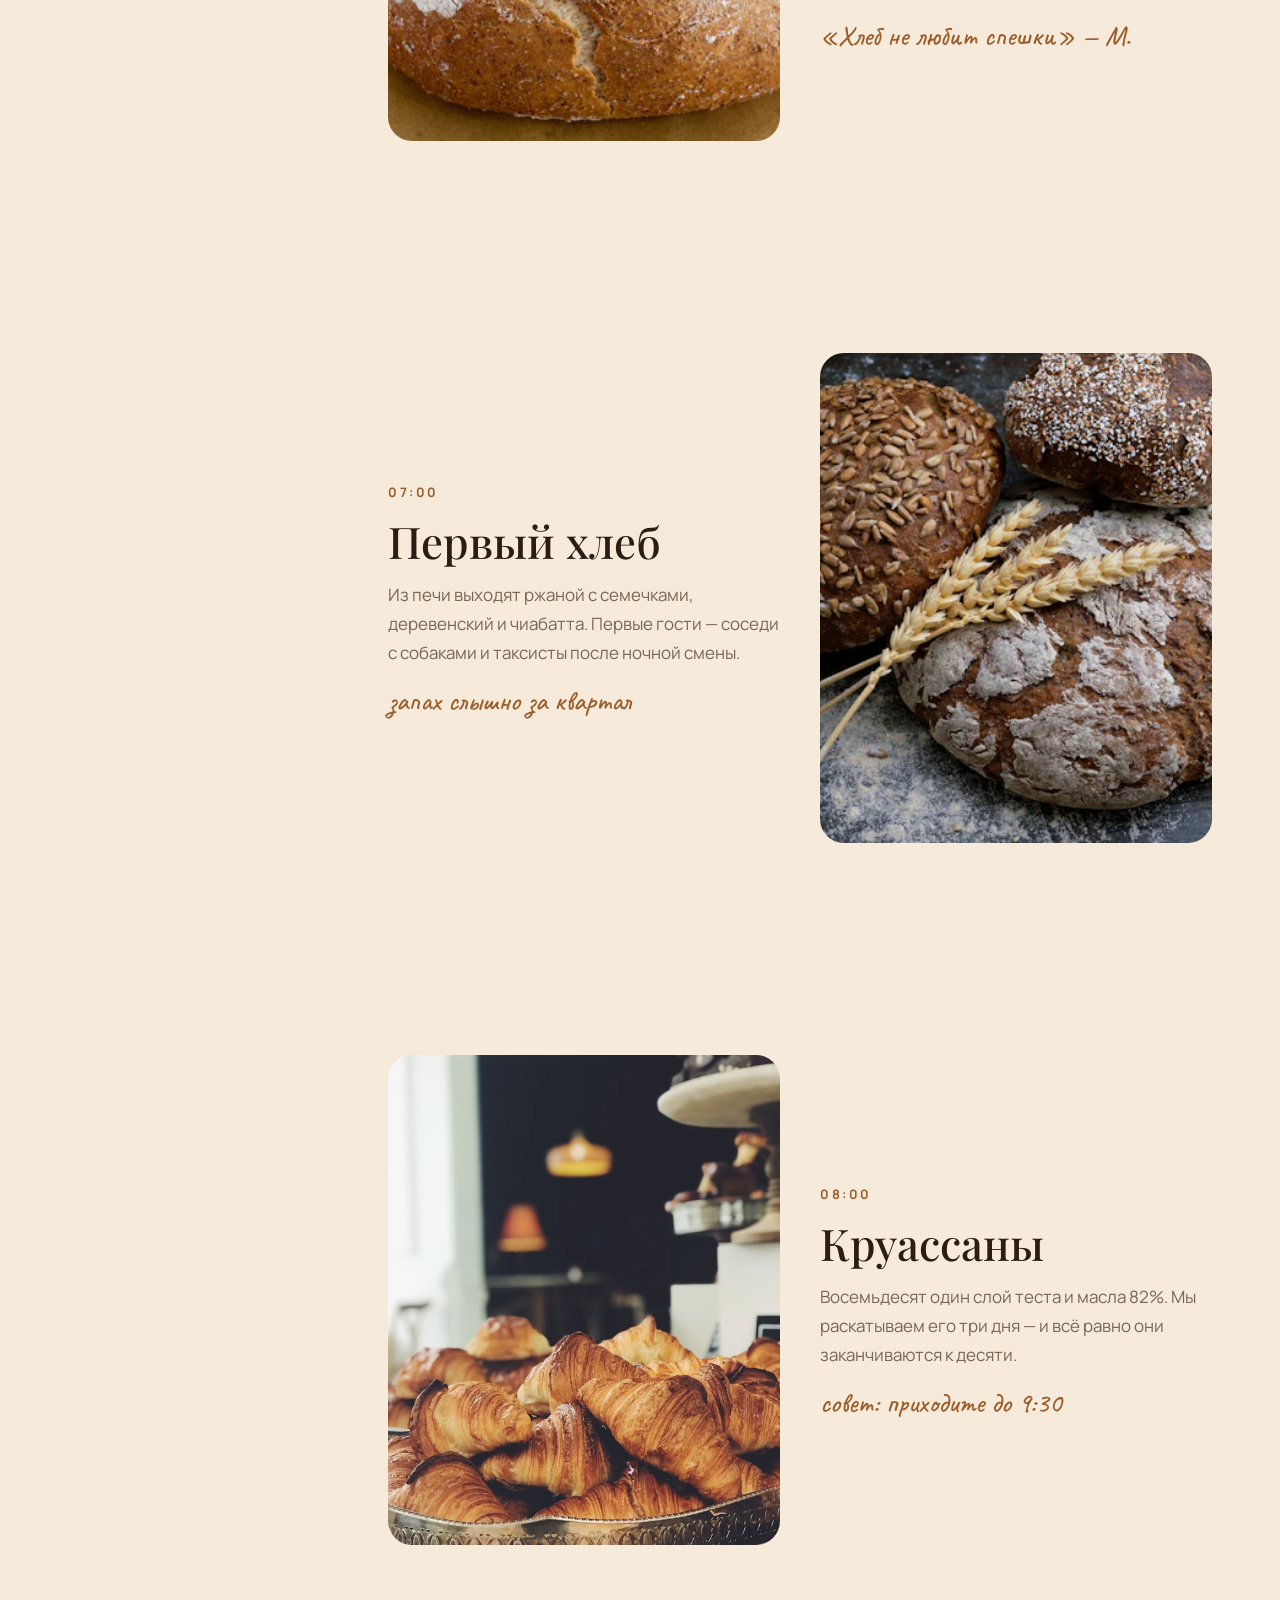
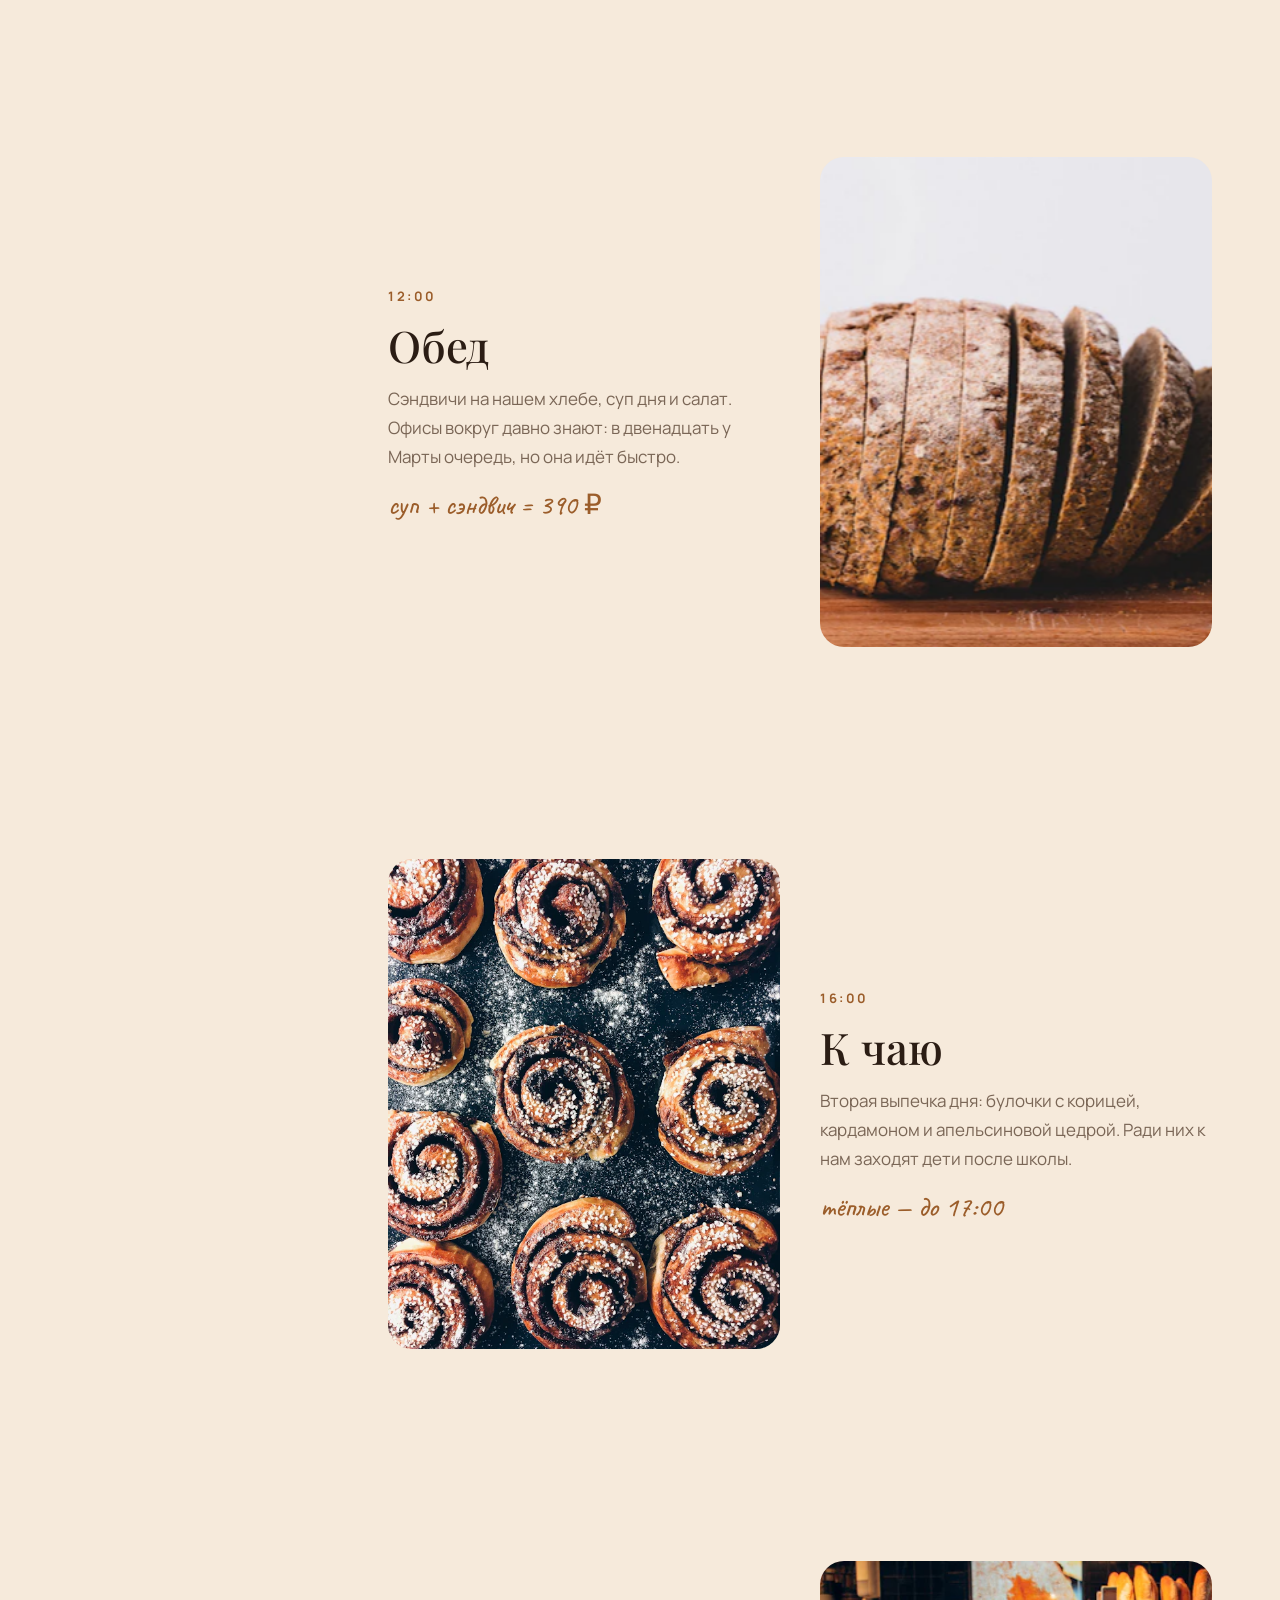
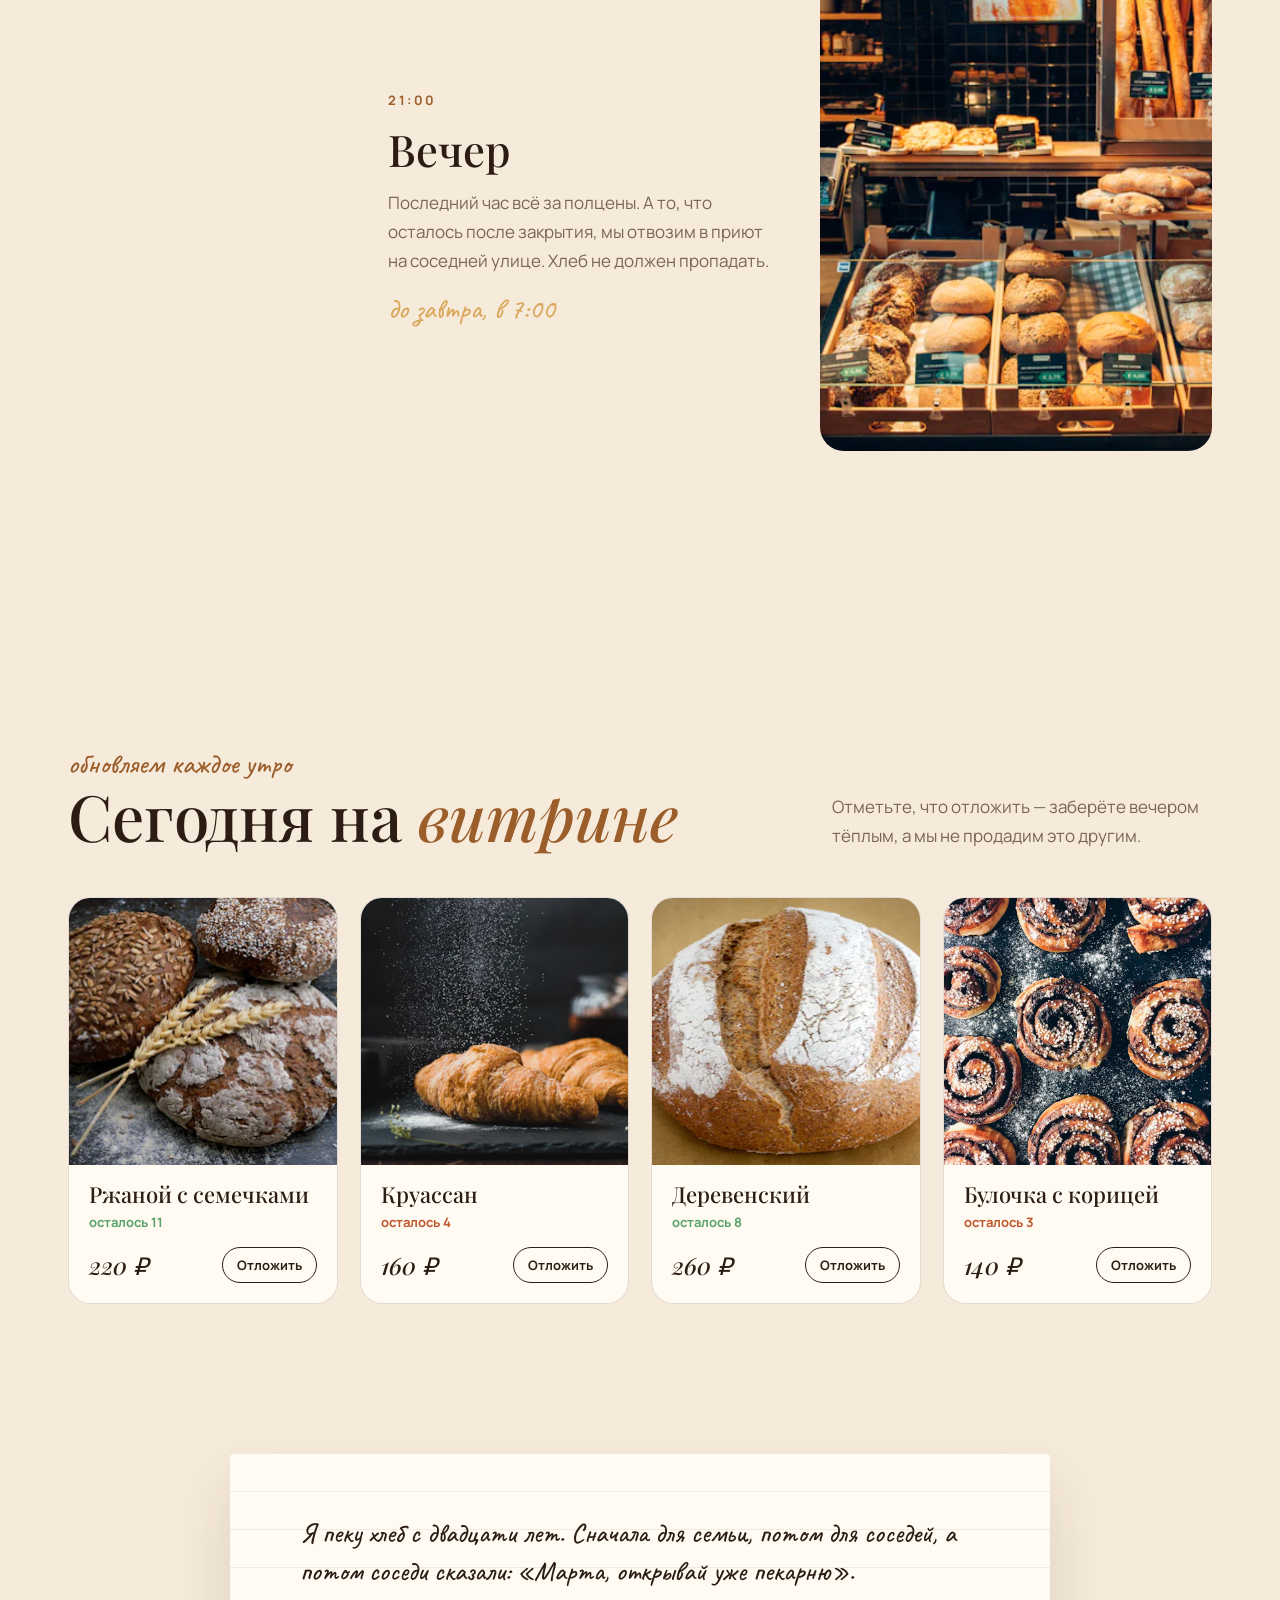
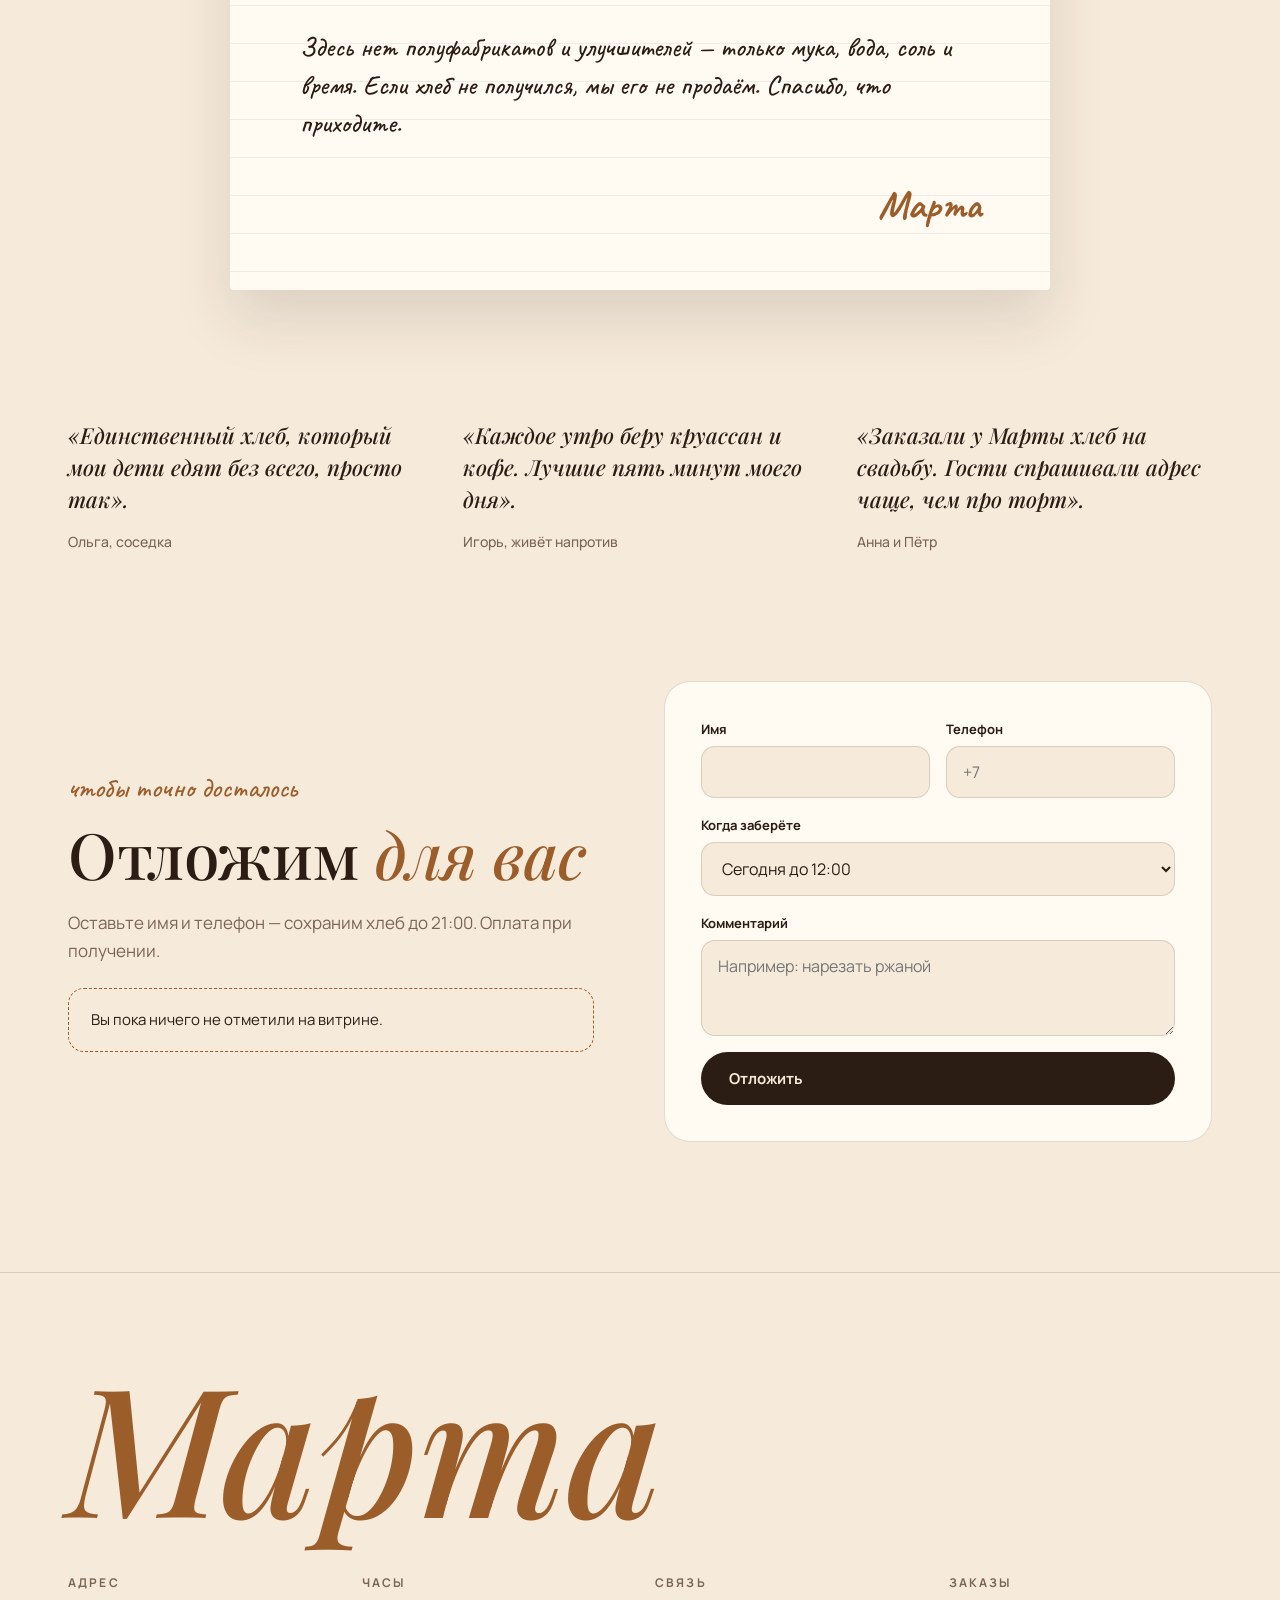
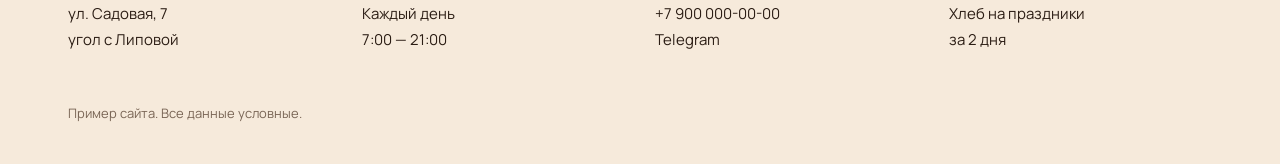
==== commit 02bf05e9: "Исправлены лаги и анимации, новые цены - ТИШИНА: шапка без mix-blend-mode, один цикл WebGL, лента ша" ====
--- a/pekarnya/index.html
+++ b/pekarnya/index.html
@@ -125,19 +125,22 @@
 *{box-sizing:border-box}
 html{scroll-behavior:smooth}
 html,body{overflow-x:clip}
-body{margin:0;background:var(--bg);color:var(--ink);font:400 17px/1.7 Manrope,system-ui,sans-serif;-webkit-font-smoothing:antialiased;transition:background-color 1.4s ease,color 1.4s ease}
+html{background:#f6eadb}
+body{margin:0;color:var(--ink);font:400 17px/1.7 Manrope,system-ui,sans-serif;-webkit-font-smoothing:antialiased;transition:color 0s linear .45s}
+/* фон — отдельный слой на видеокарте: плавно меняется только он, текст переключается один раз на середине */
+body:before{content:"";position:fixed;inset:-10vh 0;z-index:-1;background:var(--bg);transition:background-color .9s ease;will-change:transform;transform:translateZ(0);pointer-events:none}
 img{display:block;max-width:100%;height:auto}
 a{color:inherit;text-decoration:none}
 .w{max-width:1200px;margin:0 auto;padding:0 28px}
 h1,h2,h3{font-family:"Playfair Display",Georgia,serif;font-weight:500;line-height:1.08;margin:0}
 em{font-style:italic;color:var(--crust)}
 .hand{font:500 28px/1.2 Caveat,cursive;color:var(--crust)}
-.btn{display:inline-flex;align-items:center;gap:10px;padding:16px 28px;border-radius:999px;background:var(--ink);color:#fdf6ec;font:700 15px Manrope,sans-serif;border:0;cursor:pointer;transition:transform .25s,background .25s}
-.btn:hover{transform:translateY(-2px);background:var(--crust)}
+.btn{display:inline-flex;align-items:center;gap:10px;padding:16px 28px;border-radius:999px;background:var(--ink);color:var(--bg);font:700 15px Manrope,sans-serif;border:0;cursor:pointer;transition:transform .25s,background .25s}
+@media (hover:hover){.btn:hover{transform:translateY(-2px);background:var(--crust)}}
 .btn.line{background:transparent;color:var(--ink);box-shadow:inset 0 0 0 1.5px var(--ink)}
-.btn.line:hover{background:var(--ink);color:#fdf6ec}
-
-header{position:sticky;top:0;z-index:30;background:color-mix(in srgb,var(--bg) 94%,transparent);border-bottom:1px solid var(--line);transition:background-color 1.4s}
+.btn.line:hover{background:var(--ink);color:var(--bg)}
+
+header{position:sticky;top:0;z-index:30;background:var(--bg);border-bottom:1px solid var(--line);transition:background-color .9s}
 .nav{display:flex;align-items:center;justify-content:space-between;height:78px;gap:20px}
 .logo{display:flex;align-items:baseline;gap:12px}
 .logo b{font:italic 500 32px "Playfair Display",serif}
@@ -170,7 +173,7 @@
 .day .intro h2{font-size:clamp(40px,5vw,72px);margin-top:14px}
 .tl{display:grid;grid-template-columns:260px 1fr;gap:60px}
 .clock{position:sticky;top:120px;align-self:start}
-.clock b{display:block;font:italic 500 clamp(64px,7vw,104px)/1 "Playfair Display",serif;transition:color 1s}
+.clock b{display:block;font:italic 500 clamp(64px,7vw,104px)/1 "Playfair Display",serif}
 .clock span{display:block;margin-top:10px;color:var(--mut);font-size:15px}
 .bar{height:2px;background:var(--line);margin-top:26px;border-radius:2px;overflow:hidden}
 .bar i{display:block;height:100%;width:0;background:var(--crust);transition:width .8s ease}
@@ -189,7 +192,7 @@
 .vit h2{font-size:clamp(40px,5vw,72px)}
 .cards{display:grid;grid-template-columns:repeat(4,1fr);gap:22px}
 .c{background:var(--card);border-radius:22px;overflow:hidden;border:1px solid var(--line);display:flex;flex-direction:column;transition:transform .3s}
-.c:hover{transform:translateY(-4px)}
+@media (hover:hover){.c:hover{transform:translateY(-4px)}}
 .c img{aspect-ratio:1;object-fit:cover;width:100%}
 .c .bd{padding:18px 20px 20px;display:flex;flex-direction:column;flex:1}
 .c h3{font-size:22px;margin-bottom:4px}
@@ -240,7 +243,7 @@
   .hero .w,.res .w{grid-template-columns:1fr}
   .pic{max-width:480px;margin:0 auto}.note{left:-6px}.temp{right:-4px}
   .tl{grid-template-columns:1fr;gap:0}
-  .clock{top:78px;z-index:5;background:color-mix(in srgb,var(--bg) 96%,transparent);padding:12px 0;display:flex;align-items:baseline;gap:16px;border-bottom:1px solid var(--line);transition:background-color 1.4s}
+  .clock{top:78px;z-index:5;background:var(--bg);padding:12px 0;display:flex;align-items:baseline;gap:16px;border-bottom:1px solid var(--line);transition:background-color .9s}
   .clock b{font-size:44px}.clock span{margin:0}.bar{display:none}
   .ch,.ch:nth-child(even){grid-template-columns:1fr;min-height:0;gap:24px;padding:50px 0}
   .ch:nth-child(even) .ph{order:0}
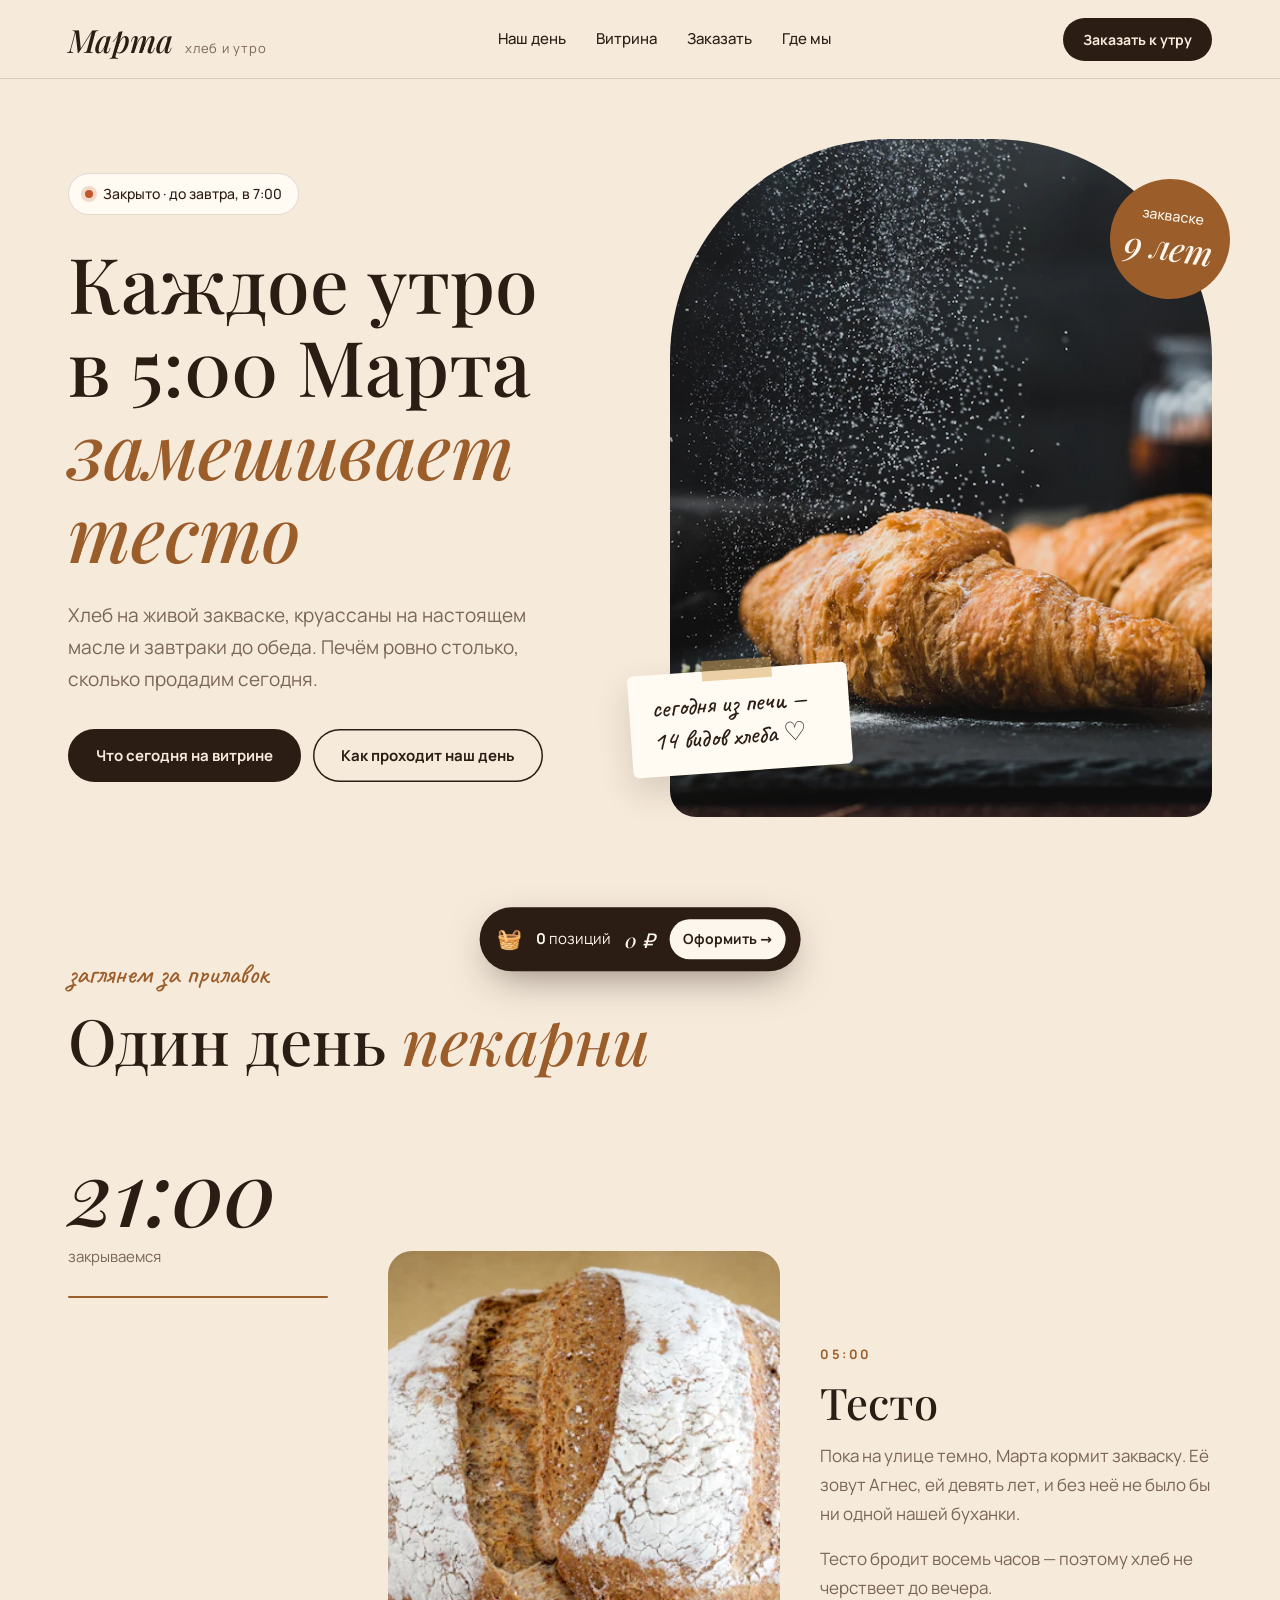
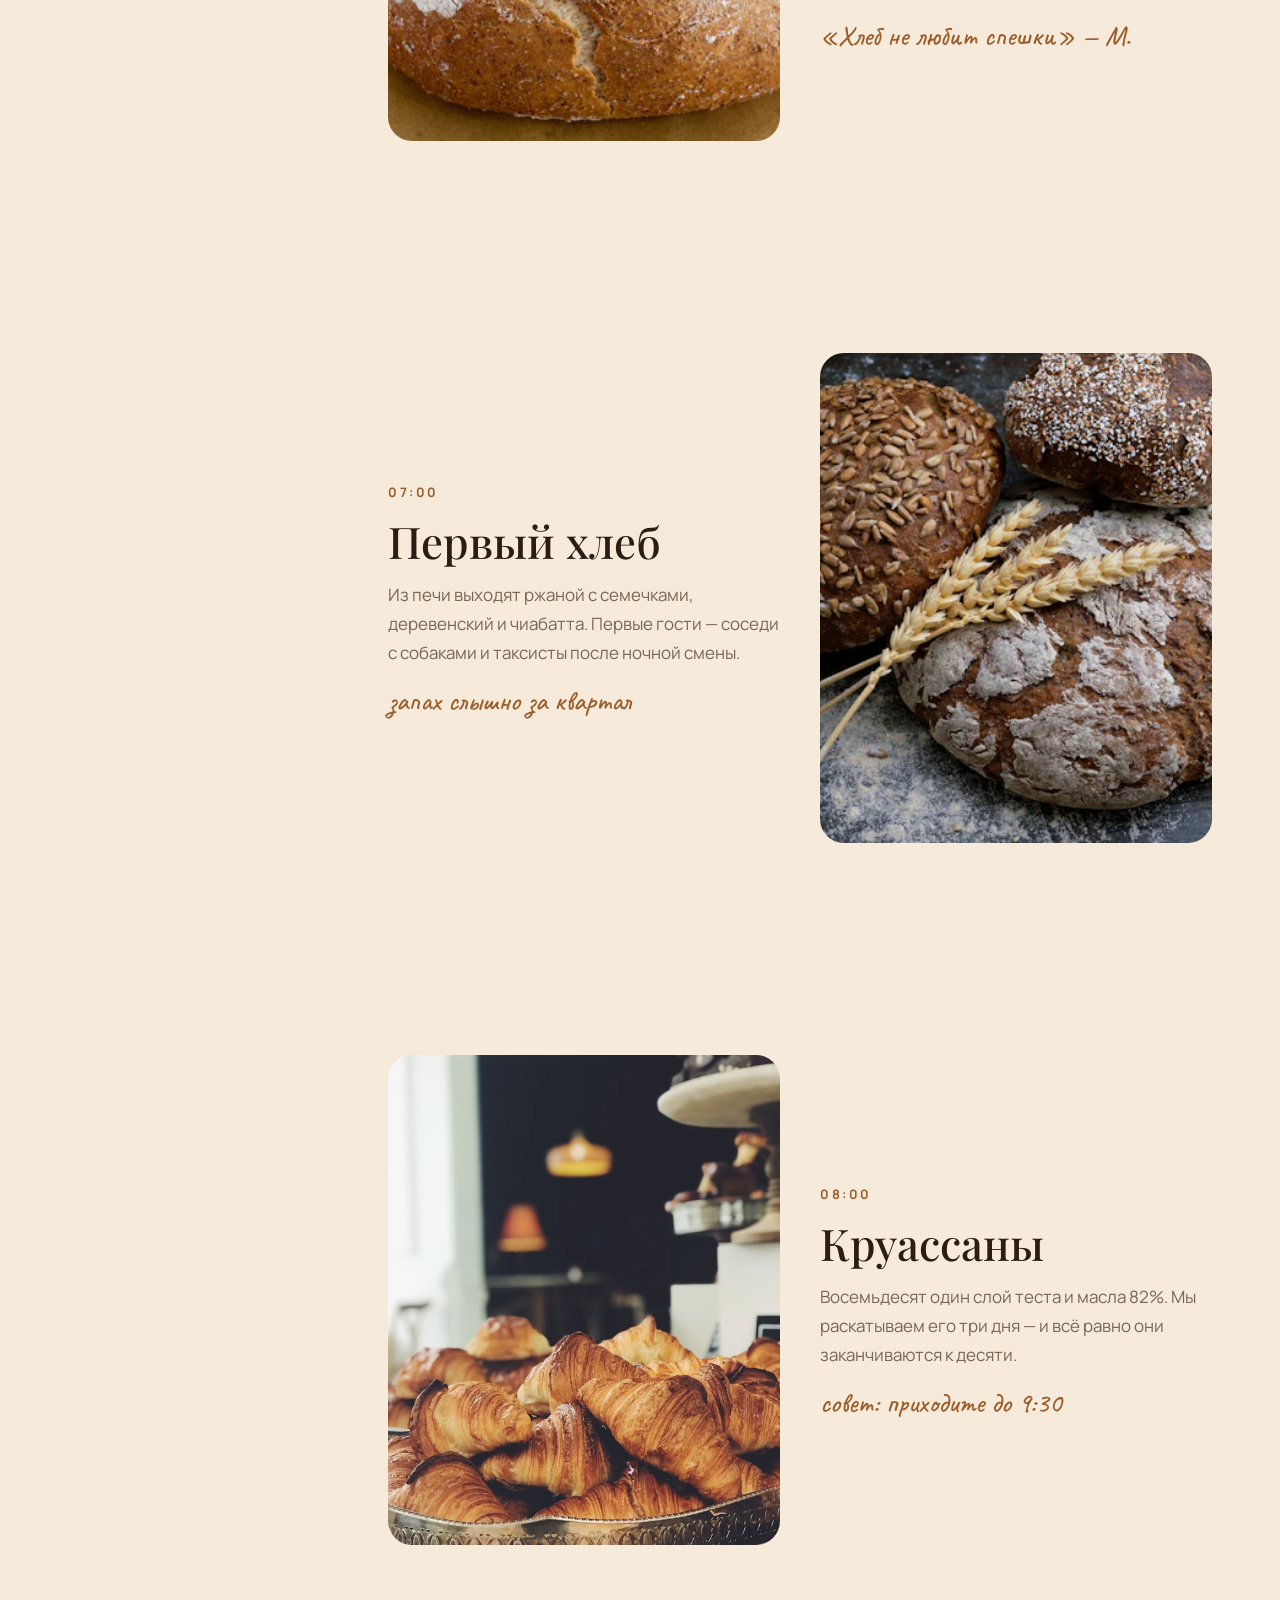
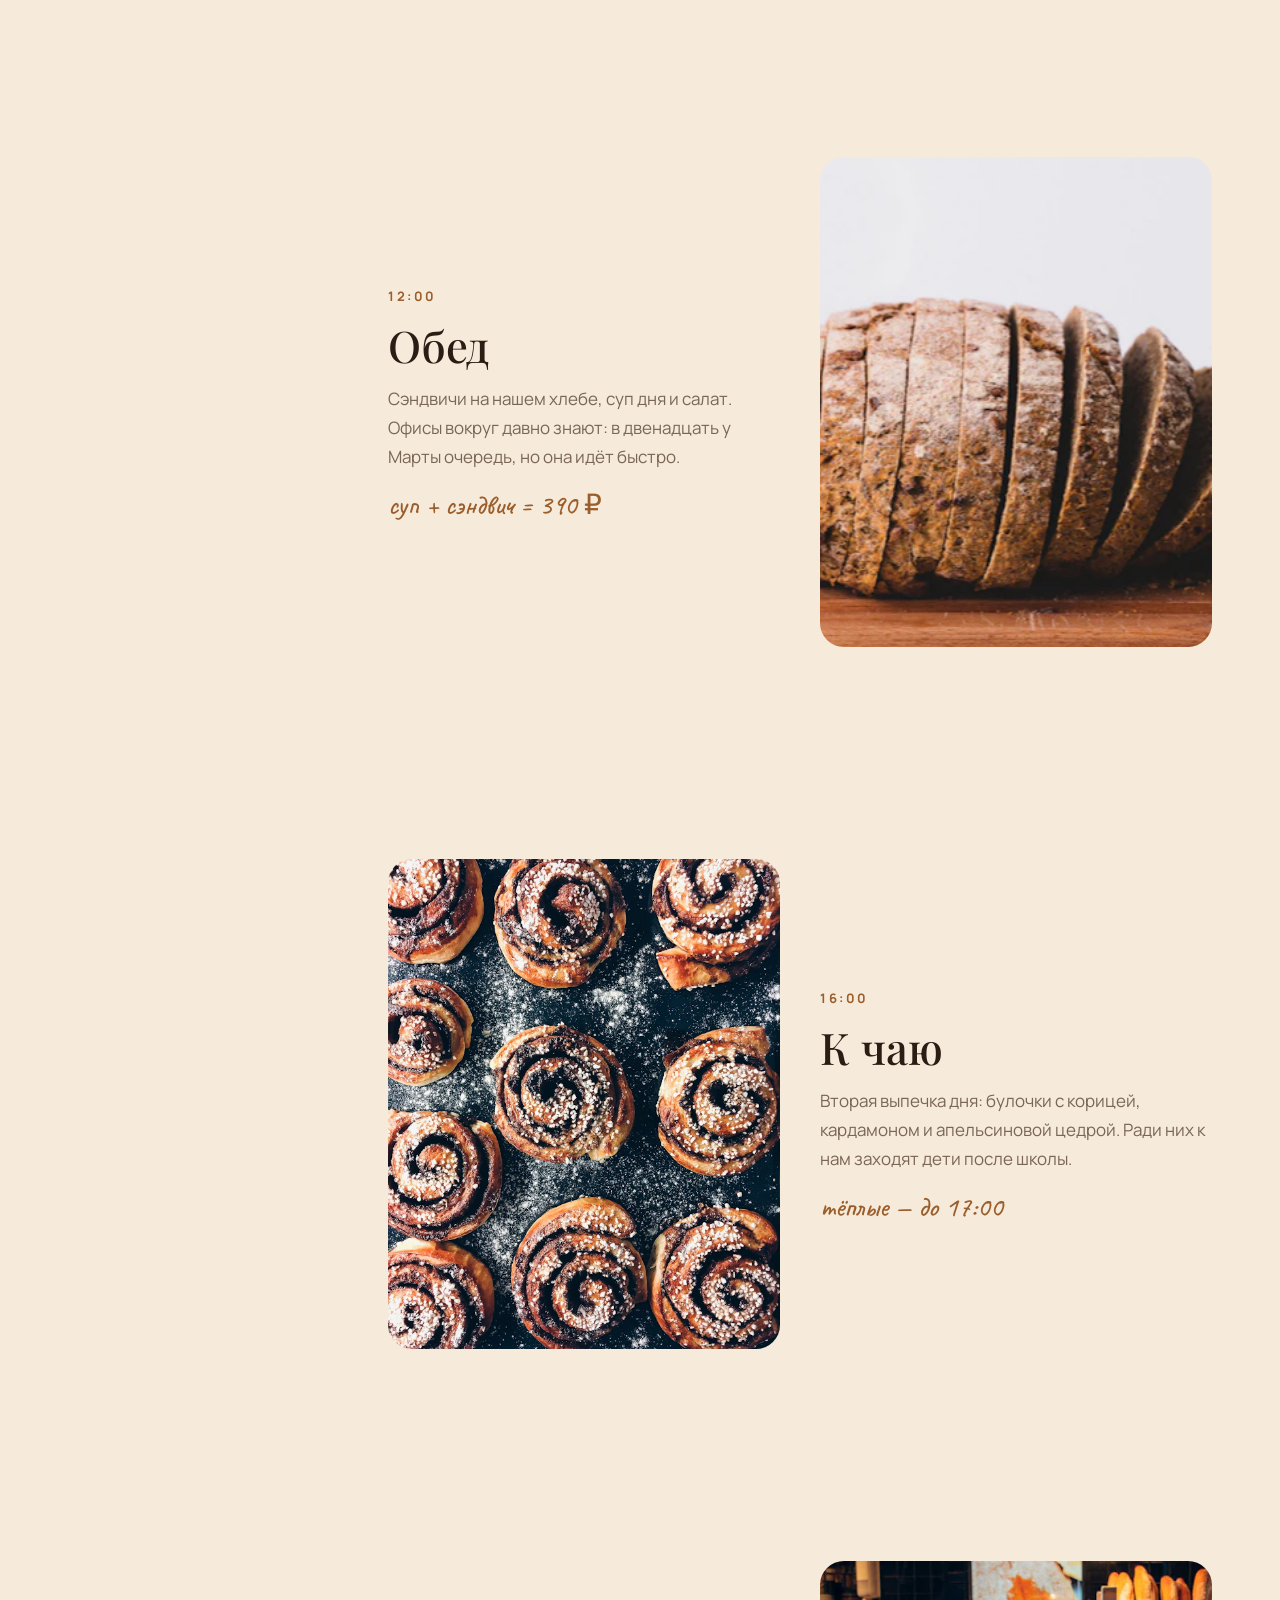
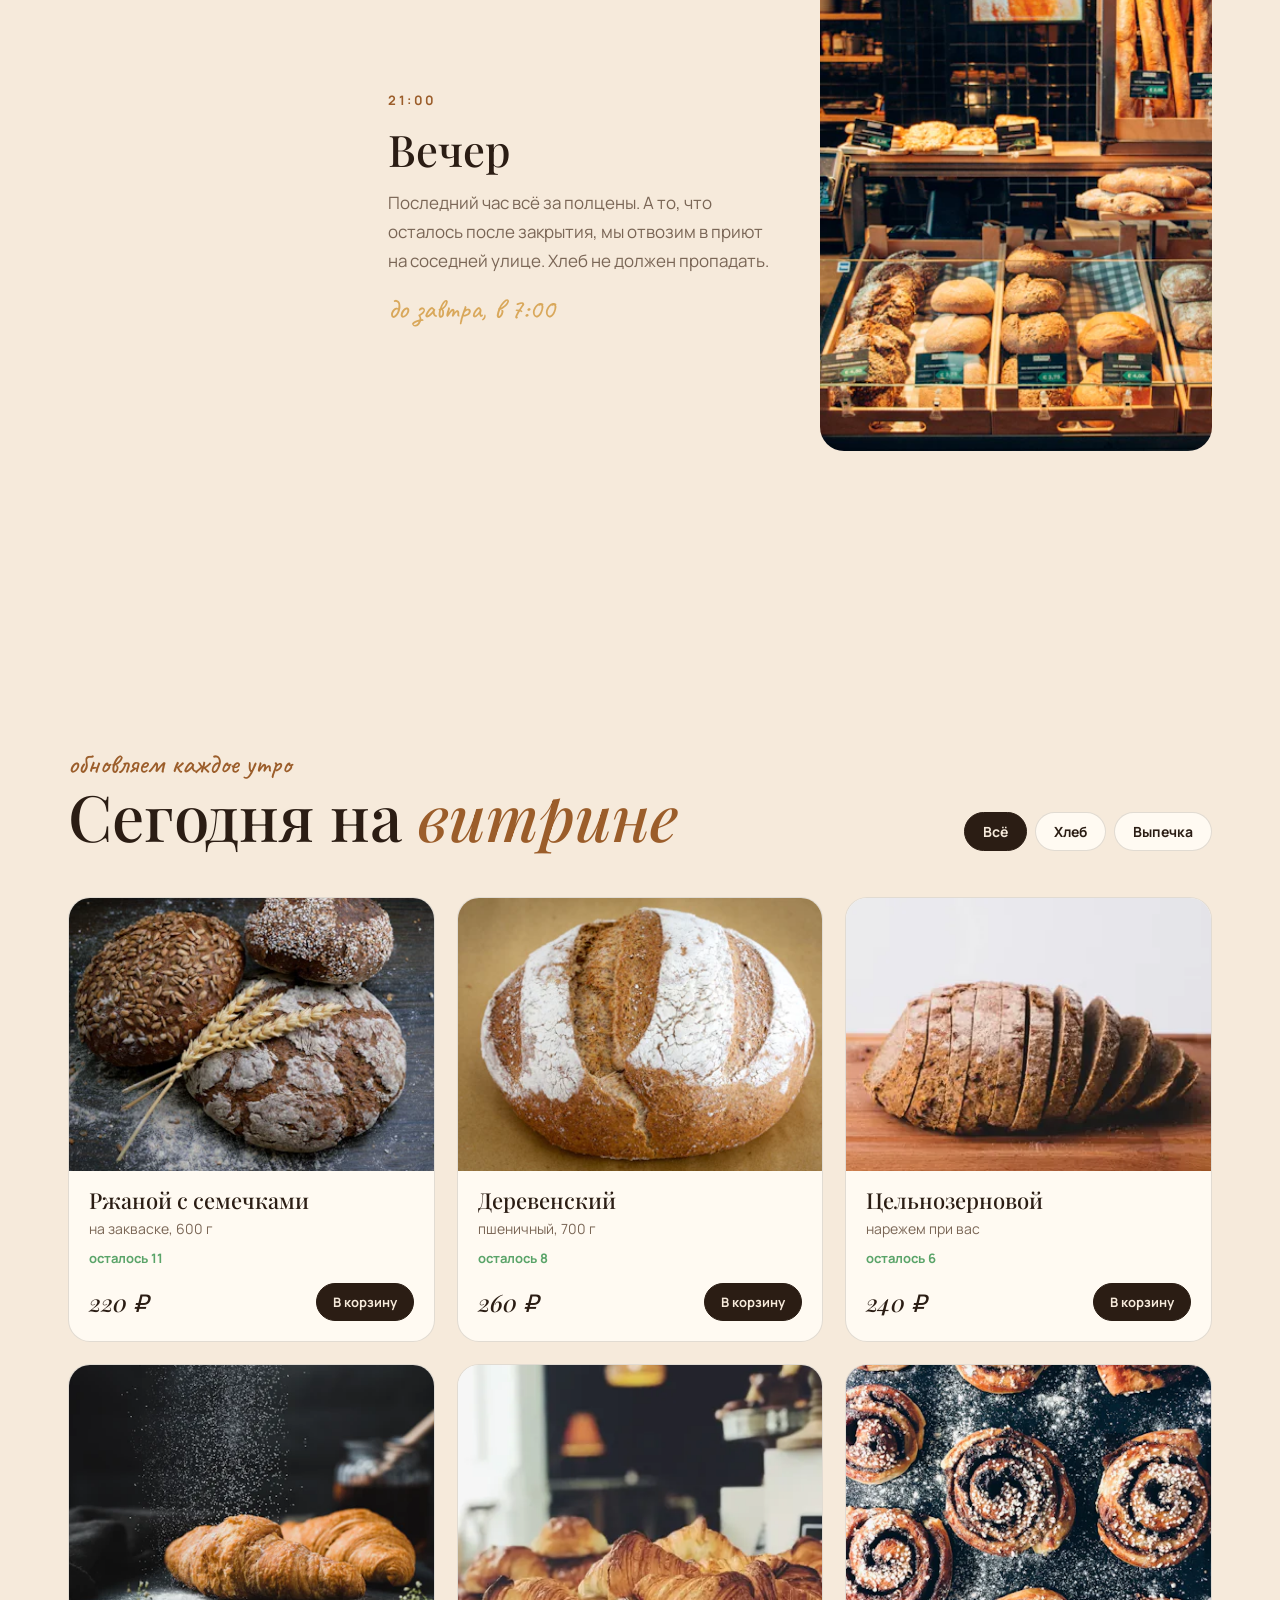
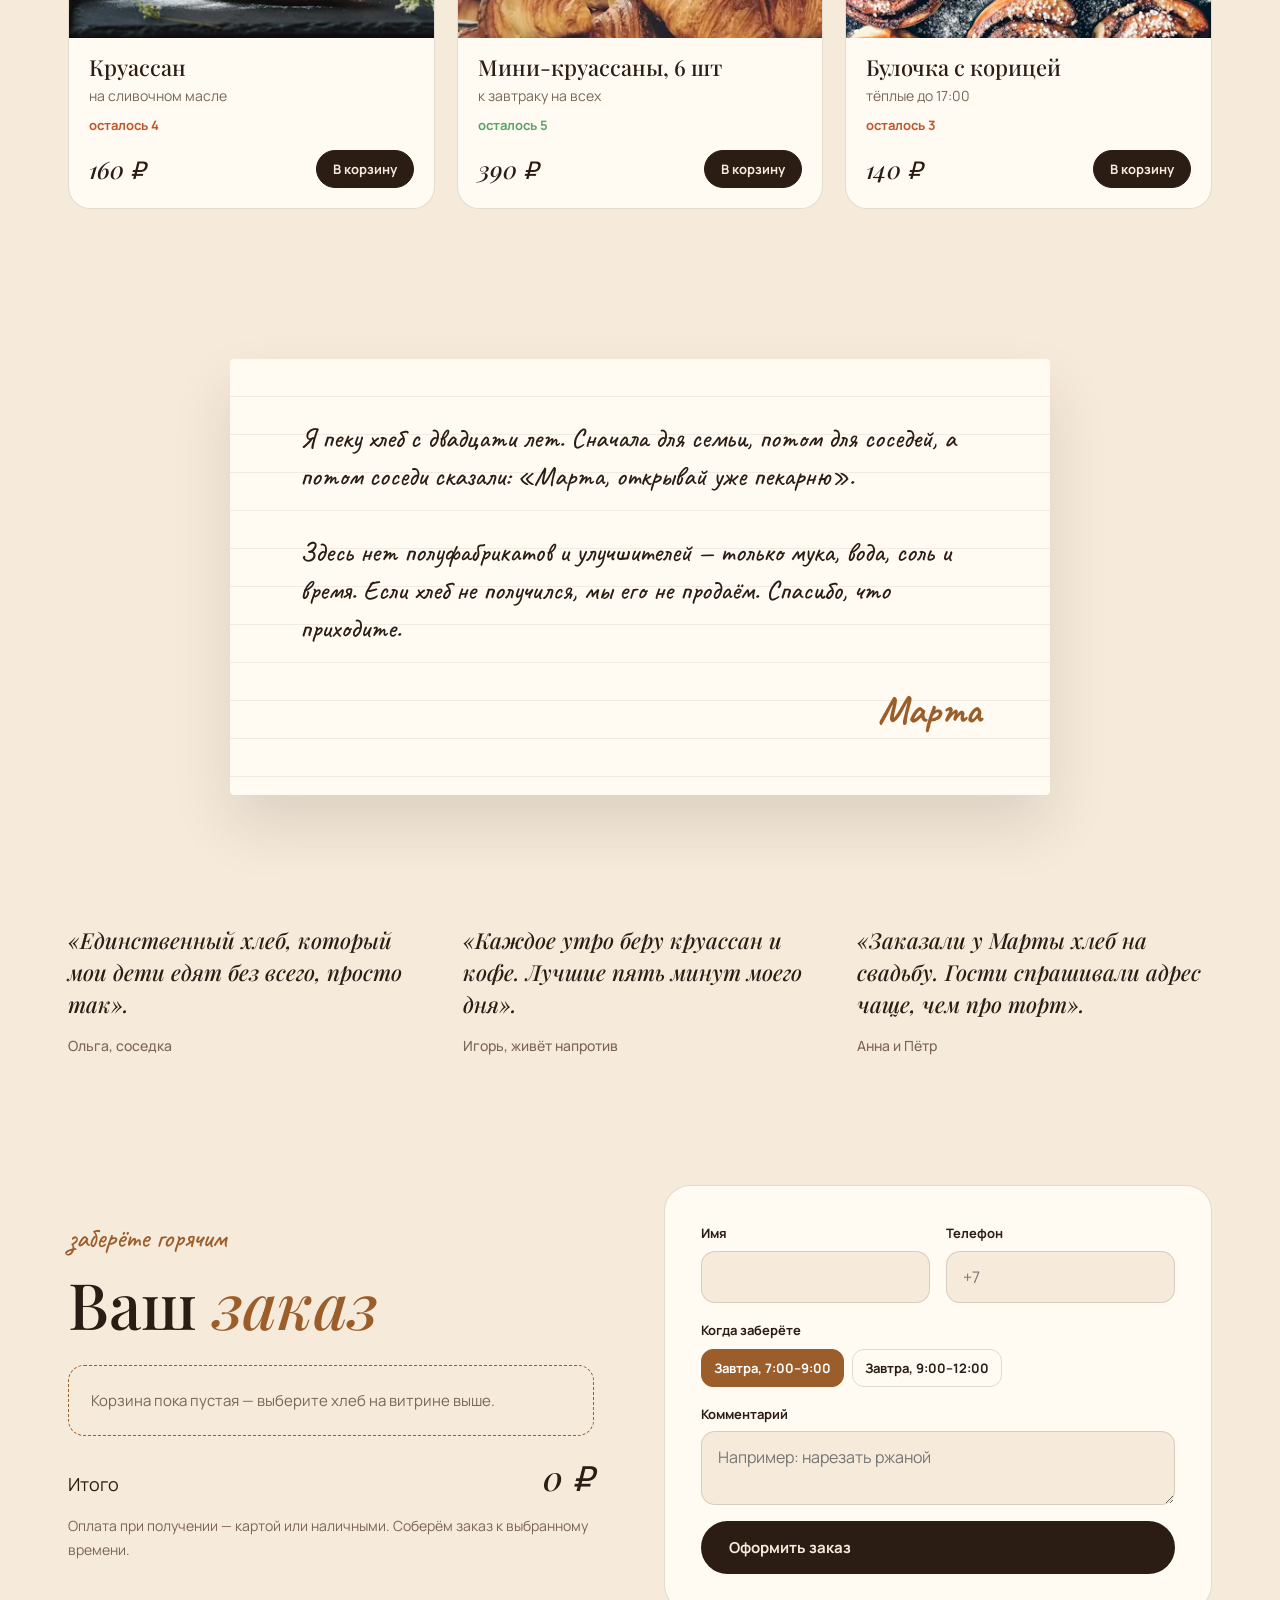
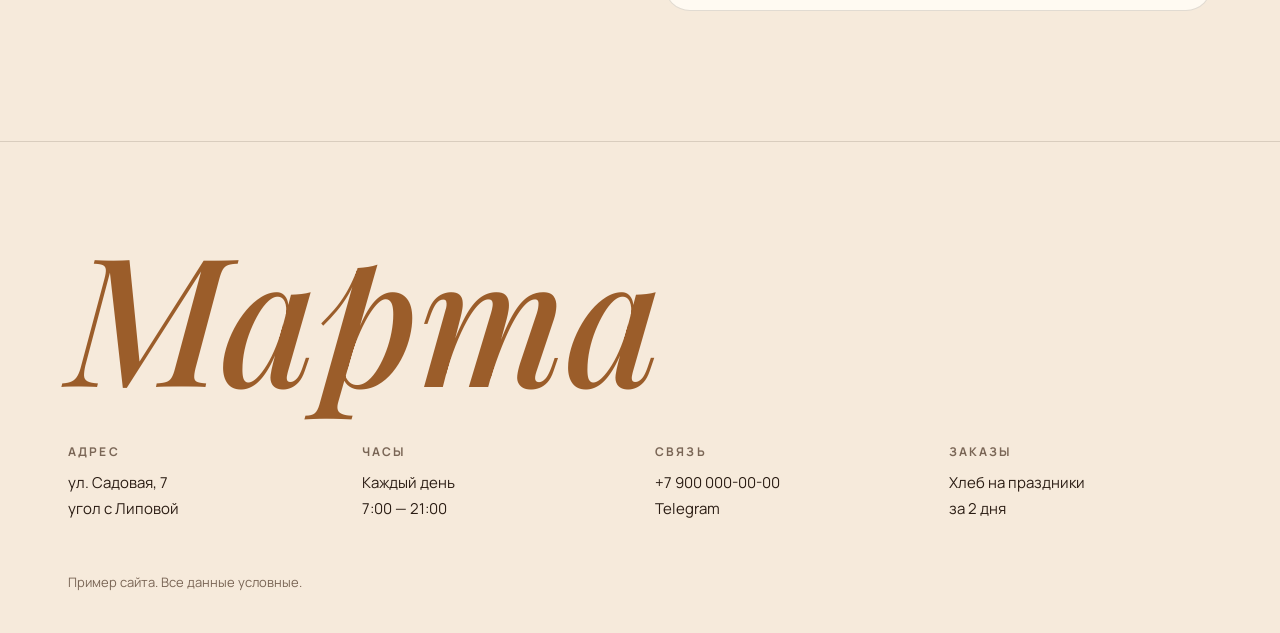
==== commit d5844736: "Три уровня сайтов: визитка, онлайн-заказ, премиум - LOTOS — простая одностраничная визитка - Марта —" ====
--- a/pekarnya/index.html
+++ b/pekarnya/index.html
@@ -263,14 +263,53 @@
   form{padding:24px}
   footer .cols{grid-template-columns:1fr}
 }
+
+/* онлайн-заказ */
+.chips{display:flex;gap:8px;flex-wrap:wrap}
+.chips button{border:1.5px solid var(--line);background:var(--card);color:var(--ink);border-radius:999px;padding:9px 18px;font:700 14px Manrope,sans-serif;cursor:pointer;transition:background .2s,color .2s,border-color .2s}
+.chips button.on{background:var(--ink);color:var(--bg);border-color:var(--ink)}
+.cards{grid-template-columns:repeat(3,1fr)}
+.c.skr{display:none}
+.c img{aspect-ratio:4/3}
+.c .sub{font-size:14px;color:var(--mut);margin-bottom:6px}
+.kol button.dob{border:1.5px solid var(--ink);background:var(--ink);color:var(--bg);border-radius:999px;padding:9px 16px;font:700 13px Manrope,sans-serif;cursor:pointer}
+.step{display:inline-flex;align-items:center;border:1.5px solid var(--ink);border-radius:999px;overflow:hidden}
+.step button{width:38px;height:36px;border:0;background:transparent;color:var(--ink);font:700 18px Manrope,sans-serif;cursor:pointer}
+.step button:disabled{opacity:.3;cursor:default}
+.step b{min-width:26px;text-align:center;font-size:15px}
+.spisok{margin-top:26px;display:grid;gap:10px}
+.spisok .pust{padding:22px;border-radius:16px;border:1px dashed var(--crust);color:var(--mut);font-size:15px}
+.spisok .str{display:grid;grid-template-columns:1fr auto 80px 26px;gap:14px;align-items:center;padding:12px 0;border-bottom:1px solid var(--line)}
+.spisok .str span{font-weight:700}
+.spisok .str em{font-style:normal;text-align:right;font-weight:700;color:var(--ink)}
+.spisok .str .x{border:0;background:none;color:var(--mut);font-size:20px;cursor:pointer;padding:0}
+.itog{display:flex;justify-content:space-between;align-items:baseline;margin-top:18px;font-size:18px}
+.itog b{font:italic 500 34px "Playfair Display",serif}
+.opl{color:var(--mut);font-size:14px;margin-top:14px}
+.lab{display:block;font-weight:700;font-size:13px;margin-bottom:8px}
+.sloty{display:flex;flex-wrap:wrap;gap:8px}
+.sloty button{border:1.5px solid var(--line);background:transparent;color:var(--ink);border-radius:12px;padding:9px 12px;font:600 13px Manrope,sans-serif;cursor:pointer}
+.sloty button.on{border-color:var(--crust);background:var(--crust);color:#fff}
+.osh{display:none;color:#c0562b;font-weight:700;font-size:14px}
+.ok{line-height:1.5}
+.ok b{font:italic 500 26px "Playfair Display",serif;display:block;margin-bottom:6px}
+.korz{position:fixed;left:50%;bottom:18px;z-index:40;display:flex;align-items:center;gap:14px;padding:12px 14px 12px 18px;border-radius:999px;background:#2b1d14;color:#fdf6ec;text-decoration:none;box-shadow:0 14px 40px -12px rgba(43,29,20,.55);transform:translate(-50%,140%);transition:transform .45s cubic-bezier(.2,.8,.2,1);font-size:15px;white-space:nowrap}
+.korz.vid{transform:translate(-50%,0)}
+.korz .ik{font-size:20px}
+.korz .sum{font:italic 500 20px "Playfair Display",serif}
+.korz .go{background:#fdf6ec;color:#2b1d14;border-radius:999px;padding:8px 14px;font-weight:700;font-size:14px}
+.korz.pulse{animation:pk .5s}
+@keyframes pk{40%{transform:translate(-50%,0) scale(1.06)}}
+@media (max-width:900px){.cards{grid-template-columns:1fr 1fr}.spisok .str{grid-template-columns:1fr auto 70px 22px;gap:10px}}
+@media (max-width:560px){.cards{grid-template-columns:1fr}.c img{aspect-ratio:16/10}.korz{width:calc(100% - 24px);justify-content:space-between;bottom:12px}}
 </style>
 </head>
 <body>
 <header>
   <div class="w nav">
     <a class="logo" href="#"><b>Марта</b><span>хлеб и утро</span></a>
-    <nav class="menu"><a href="#den">Наш день</a><a href="#vitrina">Витрина</a><a href="#otlozhit">Отложить хлеб</a><a href="#kontakty">Где мы</a></nav>
-    <a class="btn" href="#otlozhit">Отложить хлеб</a>
+    <nav class="menu"><a href="#den">Наш день</a><a href="#vitrina">Витрина</a><a href="#zakaz">Заказать</a><a href="#kontakty">Где мы</a></nav>
+    <a class="btn" href="#zakaz">Заказать к утру</a>
     <button class="burger" aria-label="Меню" onclick="document.querySelector('.menu').classList.toggle('open')">≡</button>
   </div>
 </header>
@@ -329,12 +368,15 @@
 
 <section class="vit" id="vitrina">
   <div class="w">
-    <div class="head"><div><span class="hand rv">обновляем каждое утро</span><h2 class="rv">Сегодня на <em>витрине</em></h2></div><p class="rv" style="max-width:380px;color:var(--mut);margin:0">Отметьте, что отложить — заберёте вечером тёплым, а мы не продадим это другим.</p></div>
+    <div class="head"><div><span class="hand rv">обновляем каждое утро</span><h2 class="rv">Сегодня на <em>витрине</em></h2></div>
+      <div class="chips rv" id="chips"><button class="on" data-f="all">Всё</button><button data-f="hleb">Хлеб</button><button data-f="vyp">Выпечка</button></div></div>
     <div class="cards">
-      <div class="c rv"><img loading="lazy" decoding="async" width="400" height="400" src="img/photo-1509440159596-0249088772ff_400.webp" alt=""><div class="bd"><h3>Ржаной с семечками</h3><span class="left">осталось 11</span><div class="row"><span class="pr">220 ₽</span><button>Отложить</button></div></div></div>
-      <div class="c rv"><img loading="lazy" decoding="async" width="400" height="400" src="img/photo-1555507036-ab1f4038808a_400.webp" alt=""><div class="bd"><h3>Круассан</h3><span class="left few">осталось 4</span><div class="row"><span class="pr">160 ₽</span><button>Отложить</button></div></div></div>
-      <div class="c rv"><img loading="lazy" decoding="async" width="400" height="400" src="img/photo-1586444248902-2f64eddc13df_400.webp" alt=""><div class="bd"><h3>Деревенский</h3><span class="left">осталось 8</span><div class="row"><span class="pr">260 ₽</span><button>Отложить</button></div></div></div>
-      <div class="c rv"><img loading="lazy" decoding="async" width="400" height="400" src="img/photo-1509365465985-25d11c17e812_400.webp" alt=""><div class="bd"><h3>Булочка с корицей</h3><span class="left few">осталось 3</span><div class="row"><span class="pr">140 ₽</span><button>Отложить</button></div></div></div>
+      <div class="c rv" data-id="rzh" data-cat="hleb" data-price="220" data-max="11"><img loading="lazy" decoding="async" src="img/photo-1509440159596-0249088772ff_400.webp" width="400" height="400" alt="Ржаной с семечками"><div class="bd"><h3>Ржаной с семечками</h3><span class="sub">на закваске, 600 г</span><span class="left">осталось 11</span><div class="row"><span class="pr">220 ₽</span><div class="kol"></div></div></div></div>
+      <div class="c rv" data-id="der" data-cat="hleb" data-price="260" data-max="8"><img loading="lazy" decoding="async" src="img/photo-1586444248902-2f64eddc13df_400.webp" width="400" height="400" alt="Деревенский"><div class="bd"><h3>Деревенский</h3><span class="sub">пшеничный, 700 г</span><span class="left">осталось 8</span><div class="row"><span class="pr">260 ₽</span><div class="kol"></div></div></div></div>
+      <div class="c rv" data-id="czn" data-cat="hleb" data-price="240" data-max="6"><img loading="lazy" decoding="async" src="img/photo-1549931319-a545dcf3bc73_400.webp" width="400" height="400" alt="Цельнозерновой"><div class="bd"><h3>Цельнозерновой</h3><span class="sub">нарежем при вас</span><span class="left">осталось 6</span><div class="row"><span class="pr">240 ₽</span><div class="kol"></div></div></div></div>
+      <div class="c rv" data-id="kru" data-cat="vyp" data-price="160" data-max="4"><img loading="lazy" decoding="async" src="img/photo-1555507036-ab1f4038808a_400.webp" width="400" height="400" alt="Круассан"><div class="bd"><h3>Круассан</h3><span class="sub">на сливочном масле</span><span class="left few">осталось 4</span><div class="row"><span class="pr">160 ₽</span><div class="kol"></div></div></div></div>
+      <div class="c rv" data-id="min" data-cat="vyp" data-price="390" data-max="5"><img loading="lazy" decoding="async" src="img/photo-1530610476181-d83430b64dcd_400.webp" width="400" height="400" alt="Мини-круассаны, 6 шт"><div class="bd"><h3>Мини-круассаны, 6 шт</h3><span class="sub">к завтраку на всех</span><span class="left">осталось 5</span><div class="row"><span class="pr">390 ₽</span><div class="kol"></div></div></div></div>
+      <div class="c rv" data-id="kor" data-cat="vyp" data-price="140" data-max="3"><img loading="lazy" decoding="async" src="img/photo-1509365465985-25d11c17e812_400.webp" width="400" height="400" alt="Булочка с корицей"><div class="bd"><h3>Булочка с корицей</h3><span class="sub">тёплые до 17:00</span><span class="left few">осталось 3</span><div class="row"><span class="pr">140 ₽</span><div class="kol"></div></div></div></div>
     </div>
   </div>
 </section>
@@ -359,23 +401,26 @@
   </div>
 </section>
 
-<section class="res" id="otlozhit" style="padding-top:0">
+<section class="res" id="zakaz" style="padding-top:0">
   <div class="w">
     <div>
-      <span class="hand rv">чтобы точно досталось</span>
-      <h2 class="rv">Отложим <em>для вас</em></h2>
-      <p class="rv" style="color:var(--mut)">Оставьте имя и телефон — сохраним хлеб до 21:00. Оплата при получении.</p>
-      <div class="chosen rv" id="vybor">Вы пока ничего не отметили на витрине.</div>
-    </div>
-    <form class="rv" onsubmit="event.preventDefault();this.querySelector('.ok').style.display='block';this.querySelector('.btn').style.display='none'">
-      <div class="two"><label>Имя<input required autocomplete="name"></label><label>Телефон<input required type="tel" autocomplete="tel" placeholder="+7"></label></div>
-      <label>Когда заберёте<select><option>Сегодня до 12:00</option><option>Сегодня 12:00–17:00</option><option>Сегодня 17:00–21:00</option><option>Завтра утром</option></select></label>
-      <label>Комментарий<textarea rows="3" id="kom" placeholder="Например: нарезать ржаной"></textarea></label>
-      <button class="btn">Отложить</button>
-      <div class="ok">Отложили! Пришлём сообщение, когда всё будет готово.</div>
+      <span class="hand rv">заберёте горячим</span>
+      <h2 class="rv">Ваш <em>заказ</em></h2>
+      <div class="spisok rv" id="spisok"></div>
+      <div class="itog rv"><span>Итого</span><b id="itog">0 ₽</b></div>
+      <p class="rv opl">Оплата при получении — картой или наличными. Соберём заказ к выбранному времени.</p>
+    </div>
+    <form class="rv" id="forma" novalidate>
+      <div class="two"><label>Имя<input required id="fImya" autocomplete="name"></label><label>Телефон<input required id="fTel" type="tel" autocomplete="tel" placeholder="+7"></label></div>
+      <div><span class="lab">Когда заберёте</span><div class="sloty" id="sloty"></div></div>
+      <label>Комментарий<textarea rows="2" id="kom" placeholder="Например: нарезать ржаной"></textarea></label>
+      <button class="btn" id="oform">Оформить заказ</button>
+      <div class="osh" id="osh"></div>
+      <div class="ok" id="ok"></div>
     </form>
   </div>
 </section>
+<a class="korz" id="korz" href="#zakaz" aria-label="Перейти к заказу"><span class="ik">🧺</span><span><b id="kN">0</b> <span id="kSl">позиций</span></span><span class="sum" id="kS">0 ₽</span><span class="go">Оформить →</span></a>
 </main>
 
 <footer id="kontakty">
@@ -410,11 +455,49 @@
 const vit=document.getElementById('vitrina');
 new IntersectionObserver(([e])=>{if(e.isIntersecting){root.style.setProperty('--bg','#f6eadb');root.style.setProperty('--ink','#2b1d14');root.style.setProperty('--mut','#7a6656');root.style.setProperty('--line','rgba(43,29,20,.14)')}},{rootMargin:'-30% 0px -60% 0px'}).observe(vit);
 new IntersectionObserver(([e])=>{if(e.isIntersecting){root.style.setProperty('--bg','#f6eadb');root.style.setProperty('--ink','#2b1d14')}},{rootMargin:'-40% 0px -50% 0px'}).observe(document.querySelector('.hero'));
-// витрина: что отложить
-const vybor=document.getElementById('vybor'),kom=document.getElementById('kom');
-document.querySelectorAll('.c button').forEach(b=>b.onclick=()=>{b.classList.toggle('on');b.textContent=b.classList.contains('on')?'✓ Отложено':'Отложить';
-  const sp=[...document.querySelectorAll('.c button.on')].map(x=>x.closest('.c').querySelector('h3').textContent);
-  vybor.textContent=sp.length?'Отложим: '+sp.join(', '):'Вы пока ничего не отметили на витрине.';kom.value=sp.length?'Отложить: '+sp.join(', '):''});
+// онлайн-заказ: корзина, фильтр витрины, время самовывоза
+const RUB=n=>n.toLocaleString('ru-RU')+' ₽',ks=document.getElementById('korz');
+const tovary={};document.querySelectorAll('.c[data-id]').forEach(c=>tovary[c.dataset.id]={el:c,n:c.querySelector('h3').textContent,pr:+c.dataset.price,max:+c.dataset.max});
+let korz={};try{korz=JSON.parse(localStorage.getItem('marta_korz')||'{}')}catch(e){}
+for(const k in korz)if(!tovary[k]||korz[k]<=0)delete korz[k];
+const sohr=()=>{try{localStorage.setItem('marta_korz',JSON.stringify(korz))}catch(e){}};
+const skl=n=>n%10===1&&n%100!==11?'позиция':n%10>=2&&n%10<=4&&(n%100<10||n%100>=20)?'позиции':'позиций';
+function izm(id,d){const t=tovary[id],q=Math.max(0,Math.min(t.max,(korz[id]||0)+d));if(q)korz[id]=q;else delete korz[id];sohr();ris();if(d>0){ks.classList.remove('pulse');void ks.offsetWidth;ks.classList.add('pulse')}}
+function stepper(id){const q=korz[id]||0,t=tovary[id];return `<div class="step"><button type="button" data-id="${id}" data-d="-1" aria-label="Меньше">−</button><b>${q}</b><button type="button" data-id="${id}" data-d="1" aria-label="Больше"${q>=t.max?' disabled':''}>+</button></div>`}
+function ris(){
+  let n=0,sum=0;
+  for(const id in tovary){const q=korz[id]||0,kol=tovary[id].el.querySelector('.kol');n+=q;sum+=q*tovary[id].pr;
+    kol.innerHTML=q?stepper(id):`<button type="button" class="dob" data-id="${id}" data-d="1">В корзину</button>`}
+  document.getElementById('kN').textContent=n;document.getElementById('kSl').textContent=skl(n);document.getElementById('kS').textContent=RUB(sum);
+  document.getElementById('itog').textContent=RUB(sum);document.getElementById('oform').textContent=n?'Оформить заказ · '+RUB(sum):'Оформить заказ';
+  const sp=document.getElementById('spisok');
+  sp.innerHTML=n?Object.keys(korz).map(id=>`<div class="str"><span>${tovary[id].n}</span>${stepper(id)}<em>${RUB(korz[id]*tovary[id].pr)}</em><button type="button" class="x" data-id="${id}" data-d="-99" aria-label="Убрать">×</button></div>`).join('')
+    :'<div class="pust">Корзина пока пустая — выберите хлеб на витрине выше.</div>';
+  vidKorz()}
+document.addEventListener('click',e=>{const b=e.target.closest('button[data-id]');if(b){e.preventDefault();izm(b.dataset.id,+b.dataset.d)}});
+// фильтр
+document.querySelectorAll('#chips button').forEach(b=>b.onclick=()=>{document.querySelectorAll('#chips button').forEach(x=>x.classList.toggle('on',x===b));
+  for(const id in tovary)tovary[id].el.classList.toggle('skr',b.dataset.f!=='all'&&tovary[id].el.dataset.cat!==b.dataset.f)});
+// плавающая корзина: видна, когда что-то выбрано и блок заказа не на экране
+let zakazVid=false;new IntersectionObserver(([e])=>{zakazVid=e.isIntersecting;vidKorz()}).observe(document.getElementById('zakaz'));
+function vidKorz(){ks.classList.toggle('vid',Object.keys(korz).length>0&&!zakazVid)}
+// время самовывоза по часам посетителя
+const sl=document.getElementById('sloty'),ch=new Date().getHours(),opts=[];
+for(let x=Math.max(7,ch+1);x<21;x++)opts.push(['Сегодня',`${x}:00–${x+1}:00`]);
+opts.push(['Завтра','7:00–9:00'],['Завтра','9:00–12:00']);
+let slot=0;sl.innerHTML=opts.slice(0,8).map((o,i)=>`<button type="button" class="${i?'':'on'}" data-s="${i}">${o[0]}, ${o[1]}</button>`).join('');
+sl.onclick=e=>{const b=e.target.closest('button');if(!b)return;slot=+b.dataset.s;sl.querySelectorAll('button').forEach(x=>x.classList.toggle('on',x===b))};
+// оформление
+document.getElementById('forma').onsubmit=e=>{e.preventDefault();const osh=document.getElementById('osh'),f=e.target;
+  const n=Object.keys(korz).length,imya=document.getElementById('fImya').value.trim(),tel=document.getElementById('fTel').value.replace(/\D/g,'');
+  osh.textContent=!n?'Добавьте что-нибудь с витрины.':!imya?'Как к вам обращаться?':tel.length<10?'Проверьте номер телефона.':'';
+  osh.style.display=osh.textContent?'block':'none';if(osh.textContent)return;
+  const sum=Object.keys(korz).reduce((a,id)=>a+korz[id]*tovary[id].pr,0),no=1000+Math.floor(Math.random()*9000),o=opts[slot];
+  [...f.children].forEach(x=>{if(x.id!=='ok')x.style.display='none'});
+  const ok=document.getElementById('ok');ok.style.display='block';
+  ok.innerHTML=`<b>Заказ № ${no} принят!</b>${imya}, ждём вас ${o[0].toLowerCase()} ${o[1]}. Сумма ${RUB(sum)}, оплата при получении. Если что-то изменится — позвоним.`;
+  korz={};sohr();ris()};
+ris();
 document.querySelectorAll('.menu a').forEach(a=>a.onclick=()=>document.querySelector('.menu').classList.remove('open'));
 })();
 </script>
